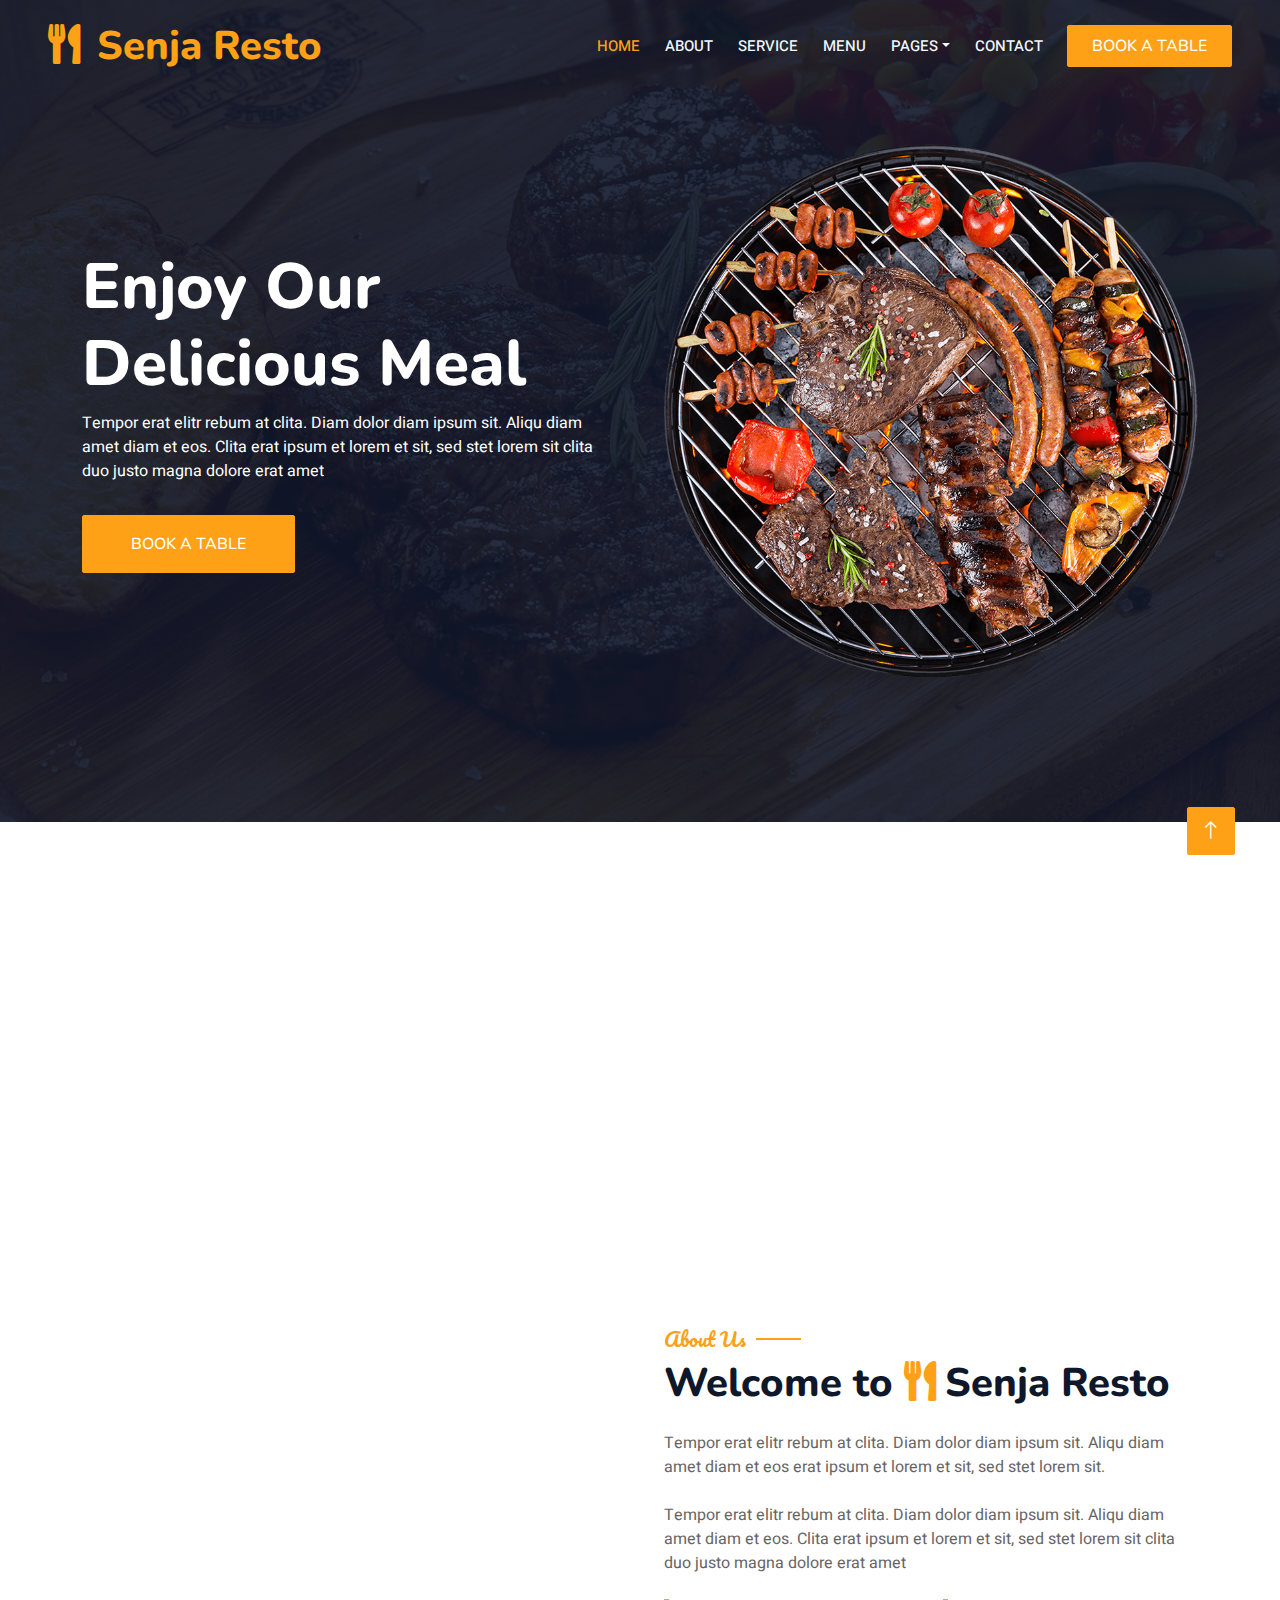
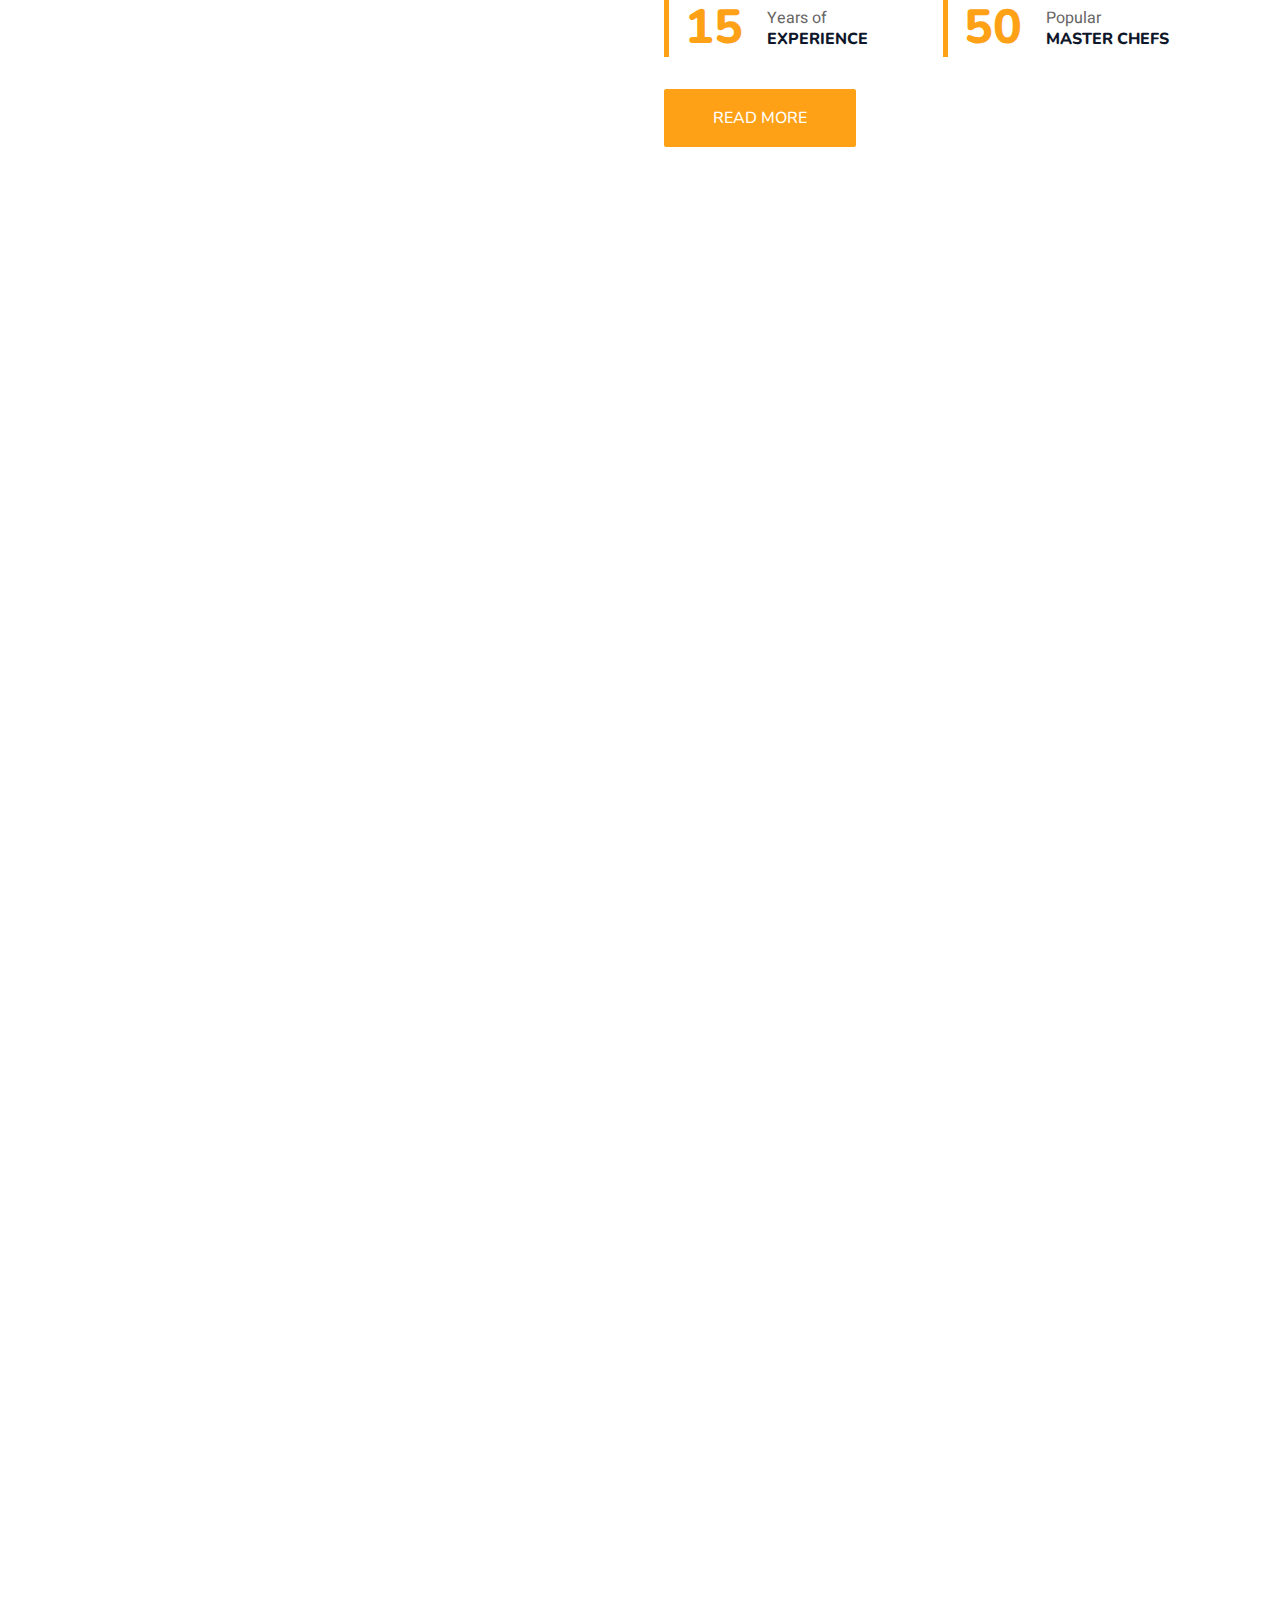
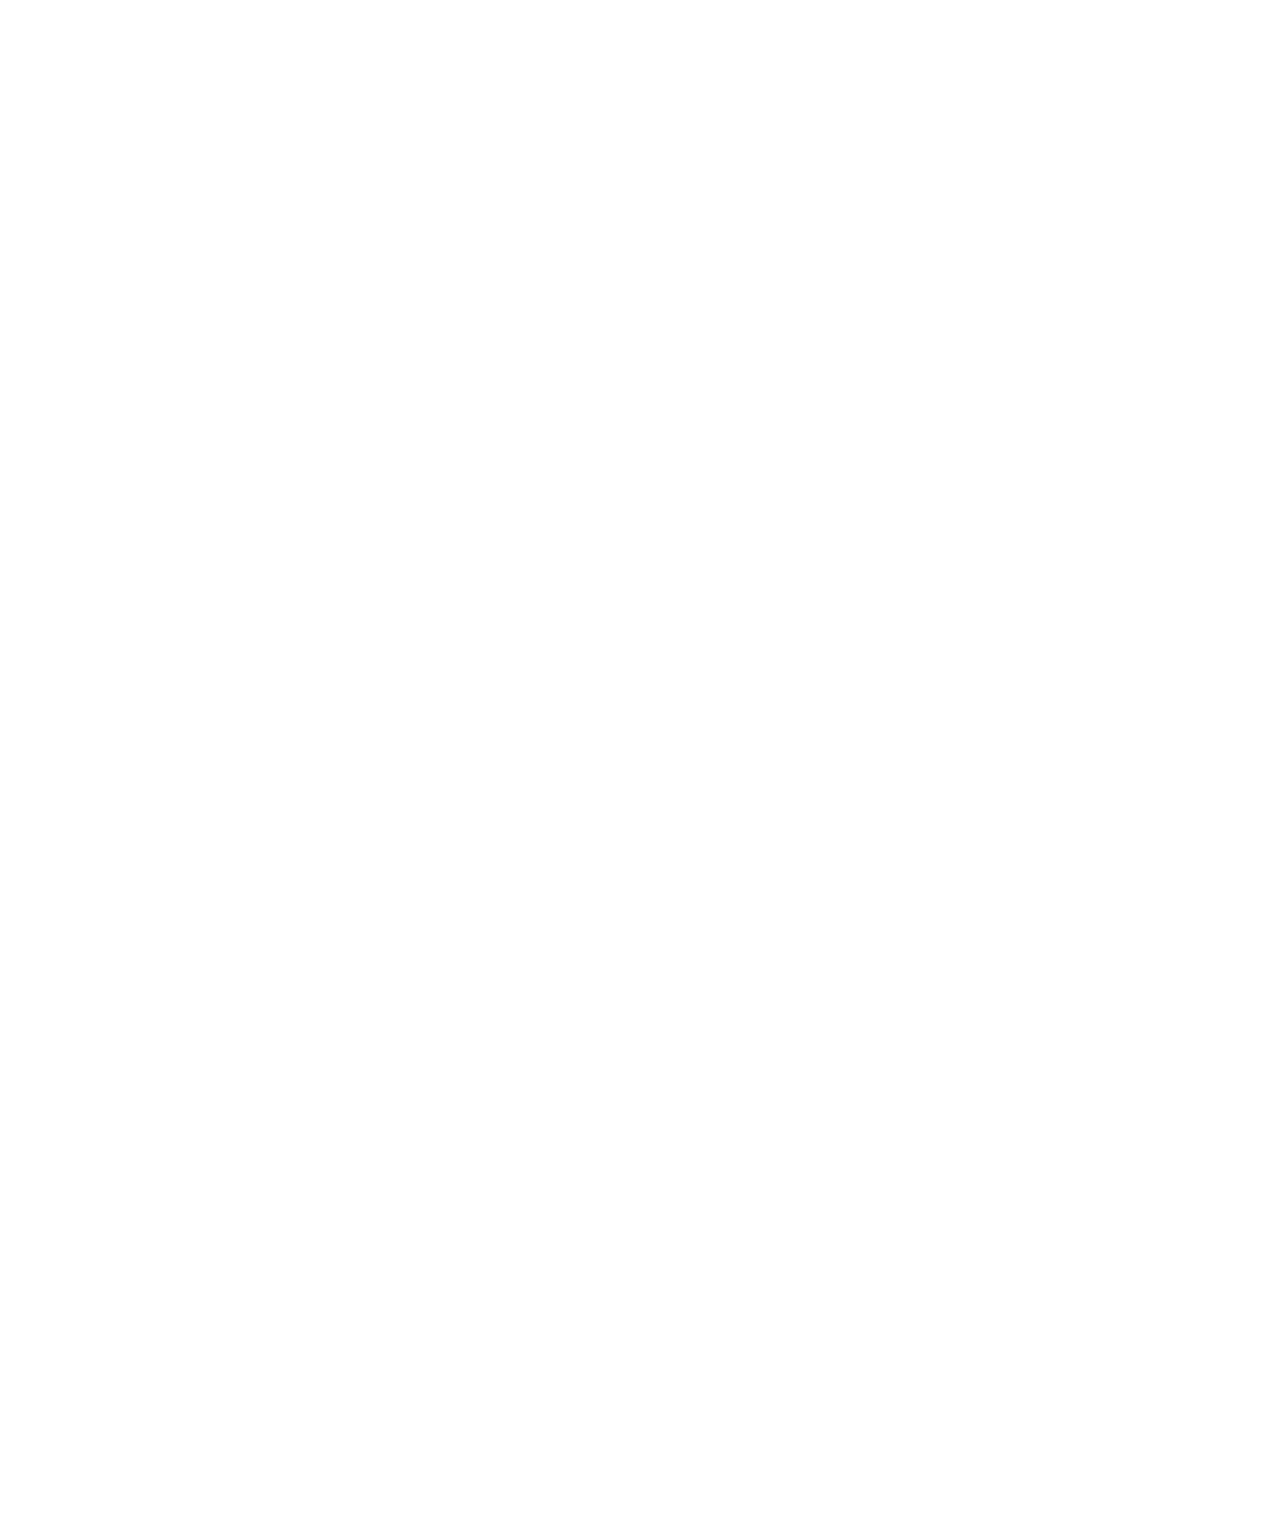
==== index.html @ a50275ae "first commit" ====
<!DOCTYPE html>
<html lang="en">

<head>
    <meta charset="utf-8">
    <title>Senja Resto</title>
    <link rel="icon" type="img" href="./img/logo.svg" />
    <meta content="width=device-width, initial-scale=1.0" name="viewport">
    <meta content="" name="keywords">
    <meta content="" name="description">

    <!-- Favicon -->
    <link href="img/favicon.ico" rel="icon">

    <!-- Google Web Fonts -->
    <link rel="preconnect" href="https://fonts.googleapis.com">
    <link rel="preconnect" href="https://fonts.gstatic.com" crossorigin>
    <link href="https://fonts.googleapis.com/css2?family=Heebo:wght@400;500;600&family=Nunito:wght@600;700;800&family=Pacifico&display=swap" rel="stylesheet">

    <!-- Icon Font Stylesheet -->
    <link href="https://cdnjs.cloudflare.com/ajax/libs/font-awesome/5.10.0/css/all.min.css" rel="stylesheet">
    <link href="https://cdn.jsdelivr.net/npm/bootstrap-icons@1.4.1/font/bootstrap-icons.css" rel="stylesheet">

    <!-- Libraries Stylesheet -->
    <link href="lib/animate/animate.min.css" rel="stylesheet">
    <link href="lib/owlcarousel/assets/owl.carousel.min.css" rel="stylesheet">
    <link href="lib/tempusdominus/css/tempusdominus-bootstrap-4.min.css" rel="stylesheet" />

    <!-- Customized Bootstrap Stylesheet -->
    <link href="css/bootstrap.min.css" rel="stylesheet">

    <!-- Stylesheet -->
    <link href="css/style.css" rel="stylesheet">
</head>

<body>
    <div class="container-xxl bg-white p-0">
        <!-- Spinner Start -->
        <div id="spinner" class="show bg-white position-fixed translate-middle w-100 vh-100 top-50 start-50 d-flex align-items-center justify-content-center">
            <div class="spinner-border text-primary" style="width: 3rem; height: 3rem;" role="status">
                <span class="sr-only">Loading...</span>
            </div>
        </div>
        <!-- Spinner End -->


        <!-- Navbar & Hero Start -->
        <div class="container-xxl position-relative p-0">
            <nav class="navbar navbar-expand-lg navbar-dark bg-dark px-4 px-lg-5 py-3 py-lg-0">
                <a href="" class="navbar-brand p-0">
                    <h1 class="text-primary m-0"><i class="fa fa-utensils me-3"></i>Senja Resto</h1>
                    <!-- <img src="img/logo.png" alt="Logo"> -->
                </a>
                <button class="navbar-toggler" type="button" data-bs-toggle="collapse" data-bs-target="#navbarCollapse">
                    <span class="fa fa-bars"></span>
                </button>
                <div class="collapse navbar-collapse" id="navbarCollapse">
                    <div class="navbar-nav ms-auto py-0 pe-4">
                        <a href="index.html" class="nav-item nav-link active">Home</a>
                        <a href="about.html" class="nav-item nav-link">About</a>
                        <a href="service.html" class="nav-item nav-link">Service</a>
                        <a href="menu.html" class="nav-item nav-link">Menu</a>
                        <div class="nav-item dropdown">
                            <a href="#" class="nav-link dropdown-toggle" data-bs-toggle="dropdown">Pages</a>
                            <div class="dropdown-menu m-0">
                                <a href="booking.html" class="dropdown-item">Booking</a>
                                <a href="team.html" class="dropdown-item">Our Team</a>
                                <a href="testimonial.html" class="dropdown-item">Testimonial</a>
                            </div>
                        </div>
                        <a href="contact.html" class="nav-item nav-link">Contact</a>
                    </div>
                    <a href="" class="btn btn-primary py-2 px-4">Book A Table</a>
                </div>
            </nav>

            <div class="container-xxl py-5 bg-dark hero-header mb-5">
                <div class="container my-5 py-5">
                    <div class="row align-items-center g-5">
                        <div class="col-lg-6 text-center text-lg-start">
                            <h1 class="display-3 text-white animated slideInLeft">Enjoy Our<br>Delicious Meal</h1>
                            <p class="text-white animated slideInLeft mb-4 pb-2">Tempor erat elitr rebum at clita. Diam dolor diam ipsum sit. Aliqu diam amet diam et eos. Clita erat ipsum et lorem et sit, sed stet lorem sit clita duo justo magna dolore erat amet</p>
                            <a href="" class="btn btn-primary py-sm-3 px-sm-5 me-3 animated slideInLeft">Book A Table</a>
                        </div>
                        <div class="col-lg-6 text-center text-lg-end overflow-hidden">
                            <img class="img-fluid" src="img/hero.png" alt="">
                        </div>
                    </div>
                </div>
            </div>
        </div>
        <!-- Navbar & Hero End -->


        <!-- Service Start -->
        <div class="container-xxl py-5">
            <div class="container">
                <div class="row g-4">
                    <div class="col-lg-3 col-sm-6 wow fadeInUp" data-wow-delay="0.1s">
                        <div class="service-item rounded pt-3">
                            <div class="p-4">
                                <i class="fa fa-3x fa-user-tie text-primary mb-4"></i>
                                <h5>Master Chefs</h5>
                                <p>Diam elitr kasd sed at elitr sed ipsum justo dolor sed clita amet diam</p>
                            </div>
                        </div>
                    </div>
                    <div class="col-lg-3 col-sm-6 wow fadeInUp" data-wow-delay="0.3s">
                        <div class="service-item rounded pt-3">
                            <div class="p-4">
                                <i class="fa fa-3x fa-utensils text-primary mb-4"></i>
                                <h5>Quality Food</h5>
                                <p>Diam elitr kasd sed at elitr sed ipsum justo dolor sed clita amet diam</p>
                            </div>
                        </div>
                    </div>
                    <div class="col-lg-3 col-sm-6 wow fadeInUp" data-wow-delay="0.5s">
                        <div class="service-item rounded pt-3">
                            <div class="p-4">
                                <i class="fa fa-3x fa-cart-plus text-primary mb-4"></i>
                                <h5>Online Order</h5>
                                <p>Diam elitr kasd sed at elitr sed ipsum justo dolor sed clita amet diam</p>
                            </div>
                        </div>
                    </div>
                    <div class="col-lg-3 col-sm-6 wow fadeInUp" data-wow-delay="0.7s">
                        <div class="service-item rounded pt-3">
                            <div class="p-4">
                                <i class="fa fa-3x fa-headset text-primary mb-4"></i>
                                <h5>24/7 Service</h5>
                                <p>Diam elitr kasd sed at elitr sed ipsum justo dolor sed clita amet diam</p>
                            </div>
                        </div>
                    </div>
                </div>
            </div>
        </div>
        <!-- Service End -->


        <!-- About Start -->
        <div class="container-xxl py-5">
            <div class="container">
                <div class="row g-5 align-items-center">
                    <div class="col-lg-6">
                        <div class="row g-3">
                            <div class="col-6 text-start">
                                <img class="img-fluid rounded w-100 wow zoomIn" data-wow-delay="0.1s" src="img/about-1.jpg">
                            </div>
                            <div class="col-6 text-start">
                                <img class="img-fluid rounded w-75 wow zoomIn" data-wow-delay="0.3s" src="img/about-2.jpg" style="margin-top: 25%;">
                            </div>
                            <div class="col-6 text-end">
                                <img class="img-fluid rounded w-75 wow zoomIn" data-wow-delay="0.5s" src="img/about-3.jpg">
                            </div>
                            <div class="col-6 text-end">
                                <img class="img-fluid rounded w-100 wow zoomIn" data-wow-delay="0.7s" src="img/about-4.jpg">
                            </div>
                        </div>
                    </div>
                    <div class="col-lg-6">
                        <h5 class="section-title ff-secondary text-start text-primary fw-normal">About Us</h5>
                        <h1 class="mb-4">Welcome to <i class="fa fa-utensils text-primary me-2"></i>Senja Resto</h1>
                        <p class="mb-4">Tempor erat elitr rebum at clita. Diam dolor diam ipsum sit. Aliqu diam amet diam et eos erat ipsum et lorem et sit, sed stet lorem sit.</p>
                        <p class="mb-4">Tempor erat elitr rebum at clita. Diam dolor diam ipsum sit. Aliqu diam amet diam et eos. Clita erat ipsum et lorem et sit, sed stet lorem sit clita duo justo magna dolore erat amet</p>
                        <div class="row g-4 mb-4">
                            <div class="col-sm-6">
                                <div class="d-flex align-items-center border-start border-5 border-primary px-3">
                                    <h1 class="flex-shrink-0 display-5 text-primary mb-0" data-toggle="counter-up">15</h1>
                                    <div class="ps-4">
                                        <p class="mb-0">Years of</p>
                                        <h6 class="text-uppercase mb-0">Experience</h6>
                                    </div>
                                </div>
                            </div>
                            <div class="col-sm-6">
                                <div class="d-flex align-items-center border-start border-5 border-primary px-3">
                                    <h1 class="flex-shrink-0 display-5 text-primary mb-0" data-toggle="counter-up">50</h1>
                                    <div class="ps-4">
                                        <p class="mb-0">Popular</p>
                                        <h6 class="text-uppercase mb-0">Master Chefs</h6>
                                    </div>
                                </div>
                            </div>
                        </div>
                        <a class="btn btn-primary py-3 px-5 mt-2" href="">Read More</a>
                    </div>
                </div>
            </div>
        </div>
        <!-- About End -->


        <!-- Menu Start -->
        <div class="container-xxl py-5">
            <div class="container">
                <div class="text-center wow fadeInUp" data-wow-delay="0.1s">
                    <h5 class="section-title ff-secondary text-center text-primary fw-normal">Food Menu</h5>
                    <h1 class="mb-5">Most Popular Items</h1>
                </div>
                <div class="tab-class text-center wow fadeInUp" data-wow-delay="0.1s">
                    <ul class="nav nav-pills d-inline-flex justify-content-center border-bottom mb-5">
                        <li class="nav-item">
                            <a class="d-flex align-items-center text-start mx-3 ms-0 pb-3 active" data-bs-toggle="pill" href="#tab-1">
                                <i class="fa fa-coffee fa-2x text-primary"></i>
                                <div class="ps-3">
                                    <small class="text-body">Popular</small>
                                    <h6 class="mt-n1 mb-0">Breakfast</h6>
                                </div>
                            </a>
                        </li>
                        <li class="nav-item">
                            <a class="d-flex align-items-center text-start mx-3 pb-3" data-bs-toggle="pill" href="#tab-2">
                                <i class="fa fa-hamburger fa-2x text-primary"></i>
                                <div class="ps-3">
                                    <small class="text-body">Special</small>
                                    <h6 class="mt-n1 mb-0">Launch</h6>
                                </div>
                            </a>
                        </li>
                        <li class="nav-item">
                            <a class="d-flex align-items-center text-start mx-3 me-0 pb-3" data-bs-toggle="pill" href="#tab-3">
                                <i class="fa fa-utensils fa-2x text-primary"></i>
                                <div class="ps-3">
                                    <small class="text-body">Lovely</small>
                                    <h6 class="mt-n1 mb-0">Dinner</h6>
                                </div>
                            </a>
                        </li>
                    </ul>
                    <div class="tab-content">
                        <div id="tab-1" class="tab-pane fade show p-0 active">
                            <div class="row g-4">
                                <div class="col-lg-6">
                                    <div class="d-flex align-items-center">
                                        <img class="flex-shrink-0 img-fluid rounded" src="img/menu-1.jpg" alt="" style="width: 80px;">
                                        <div class="w-100 d-flex flex-column text-start ps-4">
                                            <h5 class="d-flex justify-content-between border-bottom pb-2">
                                                <span>Chicken Burger</span>
                                                <span class="text-primary">$115</span>
                                            </h5>
                                            <small class="fst-italic">Ipsum ipsum clita erat amet dolor justo diam</small>
                                        </div>
                                    </div>
                                </div>
                                <div class="col-lg-6">
                                    <div class="d-flex align-items-center">
                                        <img class="flex-shrink-0 img-fluid rounded" src="img/menu-2.jpg" alt="" style="width: 80px;">
                                        <div class="w-100 d-flex flex-column text-start ps-4">
                                            <h5 class="d-flex justify-content-between border-bottom pb-2">
                                                <span>Chicken Burger</span>
                                                <span class="text-primary">$115</span>
                                            </h5>
                                            <small class="fst-italic">Ipsum ipsum clita erat amet dolor justo diam</small>
                                        </div>
                                    </div>
                                </div>
                                <div class="col-lg-6">
                                    <div class="d-flex align-items-center">
                                        <img class="flex-shrink-0 img-fluid rounded" src="img/menu-3.jpg" alt="" style="width: 80px;">
                                        <div class="w-100 d-flex flex-column text-start ps-4">
                                            <h5 class="d-flex justify-content-between border-bottom pb-2">
                                                <span>Chicken Burger</span>
                                                <span class="text-primary">$115</span>
                                            </h5>
                                            <small class="fst-italic">Ipsum ipsum clita erat amet dolor justo diam</small>
                                        </div>
                                    </div>
                                </div>
                                <div class="col-lg-6">
                                    <div class="d-flex align-items-center">
                                        <img class="flex-shrink-0 img-fluid rounded" src="img/menu-4.jpg" alt="" style="width: 80px;">
                                        <div class="w-100 d-flex flex-column text-start ps-4">
                                            <h5 class="d-flex justify-content-between border-bottom pb-2">
                                                <span>Chicken Burger</span>
                                                <span class="text-primary">$115</span>
                                            </h5>
                                            <small class="fst-italic">Ipsum ipsum clita erat amet dolor justo diam</small>
                                        </div>
                                    </div>
                                </div>
                                <div class="col-lg-6">
                                    <div class="d-flex align-items-center">
                                        <img class="flex-shrink-0 img-fluid rounded" src="img/menu-5.jpg" alt="" style="width: 80px;">
                                        <div class="w-100 d-flex flex-column text-start ps-4">
                                            <h5 class="d-flex justify-content-between border-bottom pb-2">
                                                <span>Chicken Burger</span>
                                                <span class="text-primary">$115</span>
                                            </h5>
                                            <small class="fst-italic">Ipsum ipsum clita erat amet dolor justo diam</small>
                                        </div>
                                    </div>
                                </div>
                                <div class="col-lg-6">
                                    <div class="d-flex align-items-center">
                                        <img class="flex-shrink-0 img-fluid rounded" src="img/menu-6.jpg" alt="" style="width: 80px;">
                                        <div class="w-100 d-flex flex-column text-start ps-4">
                                            <h5 class="d-flex justify-content-between border-bottom pb-2">
                                                <span>Chicken Burger</span>
                                                <span class="text-primary">$115</span>
                                            </h5>
                                            <small class="fst-italic">Ipsum ipsum clita erat amet dolor justo diam</small>
                                        </div>
                                    </div>
                                </div>
                                <div class="col-lg-6">
                                    <div class="d-flex align-items-center">
                                        <img class="flex-shrink-0 img-fluid rounded" src="img/menu-7.jpg" alt="" style="width: 80px;">
                                        <div class="w-100 d-flex flex-column text-start ps-4">
                                            <h5 class="d-flex justify-content-between border-bottom pb-2">
                                                <span>Chicken Burger</span>
                                                <span class="text-primary">$115</span>
                                            </h5>
                                            <small class="fst-italic">Ipsum ipsum clita erat amet dolor justo diam</small>
                                        </div>
                                    </div>
                                </div>
                                <div class="col-lg-6">
                                    <div class="d-flex align-items-center">
                                        <img class="flex-shrink-0 img-fluid rounded" src="img/menu-8.jpg" alt="" style="width: 80px;">
                                        <div class="w-100 d-flex flex-column text-start ps-4">
                                            <h5 class="d-flex justify-content-between border-bottom pb-2">
                                                <span>Chicken Burger</span>
                                                <span class="text-primary">$115</span>
                                            </h5>
                                            <small class="fst-italic">Ipsum ipsum clita erat amet dolor justo diam</small>
                                        </div>
                                    </div>
                                </div>
                            </div>
                        </div>
                        <div id="tab-2" class="tab-pane fade show p-0">
                            <div class="row g-4">
                                <div class="col-lg-6">
                                    <div class="d-flex align-items-center">
                                        <img class="flex-shrink-0 img-fluid rounded" src="img/menu-1.jpg" alt="" style="width: 80px;">
                                        <div class="w-100 d-flex flex-column text-start ps-4">
                                            <h5 class="d-flex justify-content-between border-bottom pb-2">
                                                <span>Chicken Burger</span>
                                                <span class="text-primary">$115</span>
                                            </h5>
                                            <small class="fst-italic">Ipsum ipsum clita erat amet dolor justo diam</small>
                                        </div>
                                    </div>
                                </div>
                                <div class="col-lg-6">
                                    <div class="d-flex align-items-center">
                                        <img class="flex-shrink-0 img-fluid rounded" src="img/menu-2.jpg" alt="" style="width: 80px;">
                                        <div class="w-100 d-flex flex-column text-start ps-4">
                                            <h5 class="d-flex justify-content-between border-bottom pb-2">
                                                <span>Chicken Burger</span>
                                                <span class="text-primary">$115</span>
                                            </h5>
                                            <small class="fst-italic">Ipsum ipsum clita erat amet dolor justo diam</small>
                                        </div>
                                    </div>
                                </div>
                                <div class="col-lg-6">
                                    <div class="d-flex align-items-center">
                                        <img class="flex-shrink-0 img-fluid rounded" src="img/menu-3.jpg" alt="" style="width: 80px;">
                                        <div class="w-100 d-flex flex-column text-start ps-4">
                                            <h5 class="d-flex justify-content-between border-bottom pb-2">
                                                <span>Chicken Burger</span>
                                                <span class="text-primary">$115</span>
                                            </h5>
                                            <small class="fst-italic">Ipsum ipsum clita erat amet dolor justo diam</small>
                                        </div>
                                    </div>
                                </div>
                                <div class="col-lg-6">
                                    <div class="d-flex align-items-center">
                                        <img class="flex-shrink-0 img-fluid rounded" src="img/menu-4.jpg" alt="" style="width: 80px;">
                                        <div class="w-100 d-flex flex-column text-start ps-4">
                                            <h5 class="d-flex justify-content-between border-bottom pb-2">
                                                <span>Chicken Burger</span>
                                                <span class="text-primary">$115</span>
                                            </h5>
                                            <small class="fst-italic">Ipsum ipsum clita erat amet dolor justo diam</small>
                                        </div>
                                    </div>
                                </div>
                                <div class="col-lg-6">
                                    <div class="d-flex align-items-center">
                                        <img class="flex-shrink-0 img-fluid rounded" src="img/menu-5.jpg" alt="" style="width: 80px;">
                                        <div class="w-100 d-flex flex-column text-start ps-4">
                                            <h5 class="d-flex justify-content-between border-bottom pb-2">
                                                <span>Chicken Burger</span>
                                                <span class="text-primary">$115</span>
                                            </h5>
                                            <small class="fst-italic">Ipsum ipsum clita erat amet dolor justo diam</small>
                                        </div>
                                    </div>
                                </div>
                                <div class="col-lg-6">
                                    <div class="d-flex align-items-center">
                                        <img class="flex-shrink-0 img-fluid rounded" src="img/menu-6.jpg" alt="" style="width: 80px;">
                                        <div class="w-100 d-flex flex-column text-start ps-4">
                                            <h5 class="d-flex justify-content-between border-bottom pb-2">
                                                <span>Chicken Burger</span>
                                                <span class="text-primary">$115</span>
                                            </h5>
                                            <small class="fst-italic">Ipsum ipsum clita erat amet dolor justo diam</small>
                                        </div>
                                    </div>
                                </div>
                                <div class="col-lg-6">
                                    <div class="d-flex align-items-center">
                                        <img class="flex-shrink-0 img-fluid rounded" src="img/menu-7.jpg" alt="" style="width: 80px;">
                                        <div class="w-100 d-flex flex-column text-start ps-4">
                                            <h5 class="d-flex justify-content-between border-bottom pb-2">
                                                <span>Chicken Burger</span>
                                                <span class="text-primary">$115</span>
                                            </h5>
                                            <small class="fst-italic">Ipsum ipsum clita erat amet dolor justo diam</small>
                                        </div>
                                    </div>
                                </div>
                                <div class="col-lg-6">
                                    <div class="d-flex align-items-center">
                                        <img class="flex-shrink-0 img-fluid rounded" src="img/menu-8.jpg" alt="" style="width: 80px;">
                                        <div class="w-100 d-flex flex-column text-start ps-4">
                                            <h5 class="d-flex justify-content-between border-bottom pb-2">
                                                <span>Chicken Burger</span>
                                                <span class="text-primary">$115</span>
                                            </h5>
                                            <small class="fst-italic">Ipsum ipsum clita erat amet dolor justo diam</small>
                                        </div>
                                    </div>
                                </div>
                            </div>
                        </div>
                        <div id="tab-3" class="tab-pane fade show p-0">
                            <div class="row g-4">
                                <div class="col-lg-6">
                                    <div class="d-flex align-items-center">
                                        <img class="flex-shrink-0 img-fluid rounded" src="img/menu-1.jpg" alt="" style="width: 80px;">
                                        <div class="w-100 d-flex flex-column text-start ps-4">
                                            <h5 class="d-flex justify-content-between border-bottom pb-2">
                                                <span>Chicken Burger</span>
                                                <span class="text-primary">$115</span>
                                            </h5>
                                            <small class="fst-italic">Ipsum ipsum clita erat amet dolor justo diam</small>
                                        </div>
                                    </div>
                                </div>
                                <div class="col-lg-6">
                                    <div class="d-flex align-items-center">
                                        <img class="flex-shrink-0 img-fluid rounded" src="img/menu-2.jpg" alt="" style="width: 80px;">
                                        <div class="w-100 d-flex flex-column text-start ps-4">
                                            <h5 class="d-flex justify-content-between border-bottom pb-2">
                                                <span>Chicken Burger</span>
                                                <span class="text-primary">$115</span>
                                            </h5>
                                            <small class="fst-italic">Ipsum ipsum clita erat amet dolor justo diam</small>
                                        </div>
                                    </div>
                                </div>
                                <div class="col-lg-6">
                                    <div class="d-flex align-items-center">
                                        <img class="flex-shrink-0 img-fluid rounded" src="img/menu-3.jpg" alt="" style="width: 80px;">
                                        <div class="w-100 d-flex flex-column text-start ps-4">
                                            <h5 class="d-flex justify-content-between border-bottom pb-2">
                                                <span>Chicken Burger</span>
                                                <span class="text-primary">$115</span>
                                            </h5>
                                            <small class="fst-italic">Ipsum ipsum clita erat amet dolor justo diam</small>
                                        </div>
                                    </div>
                                </div>
                                <div class="col-lg-6">
                                    <div class="d-flex align-items-center">
                                        <img class="flex-shrink-0 img-fluid rounded" src="img/menu-4.jpg" alt="" style="width: 80px;">
                                        <div class="w-100 d-flex flex-column text-start ps-4">
                                            <h5 class="d-flex justify-content-between border-bottom pb-2">
                                                <span>Chicken Burger</span>
                                                <span class="text-primary">$115</span>
                                            </h5>
                                            <small class="fst-italic">Ipsum ipsum clita erat amet dolor justo diam</small>
                                        </div>
                                    </div>
                                </div>
                                <div class="col-lg-6">
                                    <div class="d-flex align-items-center">
                                        <img class="flex-shrink-0 img-fluid rounded" src="img/menu-5.jpg" alt="" style="width: 80px;">
                                        <div class="w-100 d-flex flex-column text-start ps-4">
                                            <h5 class="d-flex justify-content-between border-bottom pb-2">
                                                <span>Chicken Burger</span>
                                                <span class="text-primary">$115</span>
                                            </h5>
                                            <small class="fst-italic">Ipsum ipsum clita erat amet dolor justo diam</small>
                                        </div>
                                    </div>
                                </div>
                                <div class="col-lg-6">
                                    <div class="d-flex align-items-center">
                                        <img class="flex-shrink-0 img-fluid rounded" src="img/menu-6.jpg" alt="" style="width: 80px;">
                                        <div class="w-100 d-flex flex-column text-start ps-4">
                                            <h5 class="d-flex justify-content-between border-bottom pb-2">
                                                <span>Chicken Burger</span>
                                                <span class="text-primary">$115</span>
                                            </h5>
                                            <small class="fst-italic">Ipsum ipsum clita erat amet dolor justo diam</small>
                                        </div>
                                    </div>
                                </div>
                                <div class="col-lg-6">
                                    <div class="d-flex align-items-center">
                                        <img class="flex-shrink-0 img-fluid rounded" src="img/menu-7.jpg" alt="" style="width: 80px;">
                                        <div class="w-100 d-flex flex-column text-start ps-4">
                                            <h5 class="d-flex justify-content-between border-bottom pb-2">
                                                <span>Chicken Burger</span>
                                                <span class="text-primary">$115</span>
                                            </h5>
                                            <small class="fst-italic">Ipsum ipsum clita erat amet dolor justo diam</small>
                                        </div>
                                    </div>
                                </div>
                                <div class="col-lg-6">
                                    <div class="d-flex align-items-center">
                                        <img class="flex-shrink-0 img-fluid rounded" src="img/menu-8.jpg" alt="" style="width: 80px;">
                                        <div class="w-100 d-flex flex-column text-start ps-4">
                                            <h5 class="d-flex justify-content-between border-bottom pb-2">
                                                <span>Chicken Burger</span>
                                                <span class="text-primary">$115</span>
                                            </h5>
                                            <small class="fst-italic">Ipsum ipsum clita erat amet dolor justo diam</small>
                                        </div>
                                    </div>
                                </div>
                            </div>
                        </div>
                    </div>
                </div>
            </div>
        </div>
        <!-- Menu End -->


        <!-- Reservation Start -->
        <div class="container-xxl py-5 px-0 wow fadeInUp" data-wow-delay="0.1s">
            <div class="row g-0">
                <div class="col-md-6">
                    <div class="video">
                        <button type="button" class="btn-play" data-bs-toggle="modal" data-src="https://www.youtube.com/embed/DWRcNpR6Kdc" data-bs-target="#videoModal">
                            <span></span>
                        </button>
                    </div>
                </div>
                <div class="col-md-6 bg-dark d-flex align-items-center">
                    <div class="p-5 wow fadeInUp" data-wow-delay="0.2s">
                        <h5 class="section-title ff-secondary text-start text-primary fw-normal">Reservation</h5>
                        <h1 class="text-white mb-4">Book A Table Online</h1>
                        <form>
                            <div class="row g-3">
                                <div class="col-md-6">
                                    <div class="form-floating">
                                        <input type="text" class="form-control" id="name" placeholder="Your Name">
                                        <label for="name">Your Name</label>
                                    </div>
                                </div>
                                <div class="col-md-6">
                                    <div class="form-floating">
                                        <input type="email" class="form-control" id="email" placeholder="Your Email">
                                        <label for="email">Your Email</label>
                                    </div>
                                </div>
                                <div class="col-md-6">
                                    <div class="form-floating date" id="date3" data-target-input="nearest">
                                        <input type="text" class="form-control datetimepicker-input" id="datetime" placeholder="Date & Time" data-target="#date3" data-toggle="datetimepicker" />
                                        <label for="datetime">Date & Time</label>
                                    </div>
                                </div>
                                <div class="col-md-6">
                                    <div class="form-floating">
                                        <select class="form-select" id="select1">
                                          <option value="1">People 1</option>
                                          <option value="2">People 2</option>
                                          <option value="3">People 3</option>
                                        </select>
                                        <label for="select1">No Of People</label>
                                      </div>
                                </div>
                                <div class="col-12">
                                    <div class="form-floating">
                                        <textarea class="form-control" placeholder="Special Request" id="message" style="height: 100px"></textarea>
                                        <label for="message">Special Request</label>
                                    </div>
                                </div>
                                <div class="col-12">
                                    <button class="btn btn-primary w-100 py-3" type="submit">Book Now</button>
                                </div>
                            </div>
                        </form>
                    </div>
                </div>
            </div>
        </div>

        <div class="modal fade" id="videoModal" tabindex="-1" aria-labelledby="exampleModalLabel" aria-hidden="true">
            <div class="modal-dialog">
                <div class="modal-content rounded-0">
                    <div class="modal-header">
                        <h5 class="modal-title" id="exampleModalLabel">Youtube Video</h5>
                        <button type="button" class="btn-close" data-bs-dismiss="modal" aria-label="Close"></button>
                    </div>
                    <div class="modal-body">
                        <!-- 16:9 aspect ratio -->
                        <div class="ratio ratio-16x9">
                            <iframe class="embed-responsive-item" src="" id="video" allowfullscreen allowscriptaccess="always"
                                allow="autoplay"></iframe>
                        </div>
                    </div>
                </div>
            </div>
        </div>
        <!-- Reservation Start -->


        <!-- Team Start -->
        <div class="container-xxl pt-5 pb-3">
            <div class="container">
                <div class="text-center wow fadeInUp" data-wow-delay="0.1s">
                    <h5 class="section-title ff-secondary text-center text-primary fw-normal">Team Members</h5>
                    <h1 class="mb-5">Our Master Chefs</h1>
                </div>
                <div class="row g-4">
                    <div class="col-lg-3 col-md-6 wow fadeInUp" data-wow-delay="0.1s">
                        <div class="team-item text-center rounded overflow-hidden">
                            <div class="rounded-circle overflow-hidden m-4">
                                <img class="img-fluid" src="img/team-1.jpg" alt="">
                            </div>
                            <h5 class="mb-0">Kurnia</h5>
                            <small>Designation</small>
                            <div class="d-flex justify-content-center mt-3">
                                <a class="btn btn-square btn-primary mx-1" href=""><i class="fab fa-facebook-f"></i></a>
                                <a class="btn btn-square btn-primary mx-1" href=""><i class="fab fa-twitter"></i></a>
                                <a class="btn btn-square btn-primary mx-1" href=""><i class="fab fa-instagram"></i></a>
                            </div>
                        </div>
                    </div>
                    <div class="col-lg-3 col-md-6 wow fadeInUp" data-wow-delay="0.3s">
                        <div class="team-item text-center rounded overflow-hidden">
                            <div class="rounded-circle overflow-hidden m-4">
                                <img class="img-fluid" src="img/team-2.jpg" alt="">
                            </div>
                            <h5 class="mb-0">Andrian</h5>
                            <small>Designation</small>
                            <div class="d-flex justify-content-center mt-3">
                                <a class="btn btn-square btn-primary mx-1" href=""><i class="fab fa-facebook-f"></i></a>
                                <a class="btn btn-square btn-primary mx-1" href=""><i class="fab fa-twitter"></i></a>
                                <a class="btn btn-square btn-primary mx-1" href=""><i class="fab fa-instagram"></i></a>
                            </div>
                        </div>
                    </div>
                    <div class="col-lg-3 col-md-6 wow fadeInUp" data-wow-delay="0.5s">
                        <div class="team-item text-center rounded overflow-hidden">
                            <div class="rounded-circle overflow-hidden m-4">
                                <img class="img-fluid" src="img/team-3.jpg" alt="">
                            </div>
                            <h5 class="mb-0">Bayu</h5>
                            <small>Designation</small>
                            <div class="d-flex justify-content-center mt-3">
                                <a class="btn btn-square btn-primary mx-1" href=""><i class="fab fa-facebook-f"></i></a>
                                <a class="btn btn-square btn-primary mx-1" href=""><i class="fab fa-twitter"></i></a>
                                <a class="btn btn-square btn-primary mx-1" href=""><i class="fab fa-instagram"></i></a>
                            </div>
                        </div>
                    </div>
                    <div class="col-lg-3 col-md-6 wow fadeInUp" data-wow-delay="0.7s">
                        <div class="team-item text-center rounded overflow-hidden">
                            <div class="rounded-circle overflow-hidden m-4">
                                <img class="img-fluid" src="img/team-4.jpg" alt="">
                            </div>
                            <h5 class="mb-0">Renata</h5>
                            <small>Designation</small>
                            <div class="d-flex justify-content-center mt-3">
                                <a class="btn btn-square btn-primary mx-1" href=""><i class="fab fa-facebook-f"></i></a>
                                <a class="btn btn-square btn-primary mx-1" href=""><i class="fab fa-twitter"></i></a>
                                <a class="btn btn-square btn-primary mx-1" href=""><i class="fab fa-instagram"></i></a>
                            </div>
                        </div>
                    </div>
                </div>
            </div>
        </div>
        <!-- Team End -->


        <!-- Testimonial Start -->
        <div class="container-xxl py-5 wow fadeInUp" data-wow-delay="0.1s">
            <div class="container">
                <div class="text-center">
                    <h5 class="section-title ff-secondary text-center text-primary fw-normal">Testimonial</h5>
                    <h1 class="mb-5">Our Clients Say!!!</h1>
                </div>
                <div class="owl-carousel testimonial-carousel">
                    <div class="testimonial-item bg-transparent border rounded p-4">
                        <i class="fa fa-quote-left fa-2x text-primary mb-3"></i>
                        <p>Dolor et eos labore, stet justo sed est sed. Diam sed sed dolor stet amet eirmod eos labore diam</p>
                        <div class="d-flex align-items-center">
                            <img class="img-fluid flex-shrink-0 rounded-circle" src="img/testimonial-1.jpg" style="width: 50px; height: 50px;">
                            <div class="ps-3">
                                <h5 class="mb-1">Laras</h5>
                                <small>Profession</small>
                            </div>
                        </div>
                    </div>
                    <div class="testimonial-item bg-transparent border rounded p-4">
                        <i class="fa fa-quote-left fa-2x text-primary mb-3"></i>
                        <p>Dolor et eos labore, stet justo sed est sed. Diam sed sed dolor stet amet eirmod eos labore diam</p>
                        <div class="d-flex align-items-center">
                            <img class="img-fluid flex-shrink-0 rounded-circle" src="img/testimonial-2.jpg" style="width: 50px; height: 50px;">
                            <div class="ps-3">
                                <h5 class="mb-1">Naufal</h5>
                                <small>Profession</small>
                            </div>
                        </div>
                    </div>
                    <div class="testimonial-item bg-transparent border rounded p-4">
                        <i class="fa fa-quote-left fa-2x text-primary mb-3"></i>
                        <p>Dolor et eos labore, stet justo sed est sed. Diam sed sed dolor stet amet eirmod eos labore diam</p>
                        <div class="d-flex align-items-center">
                            <img class="img-fluid flex-shrink-0 rounded-circle" src="img/testimonial-3.jpg" style="width: 50px; height: 50px;">
                            <div class="ps-3">
                                <h5 class="mb-1">Aria</h5>
                                <small>Profession</small>
                            </div>
                        </div>
                    </div>
                    <div class="testimonial-item bg-transparent border rounded p-4">
                        <i class="fa fa-quote-left fa-2x text-primary mb-3"></i>
                        <p>Dolor et eos labore, stet justo sed est sed. Diam sed sed dolor stet amet eirmod eos labore diam</p>
                        <div class="d-flex align-items-center">
                            <img class="img-fluid flex-shrink-0 rounded-circle" src="img/testimonial-4.jpg" style="width: 50px; height: 50px;">
                            <div class="ps-3">
                                <h5 class="mb-1">Dinda</h5>
                                <small>Profession</small>
                            </div>
                        </div>
                    </div>
                </div>
            </div>
        </div>
        <!-- Testimonial End -->
        

        <!-- Footer Start -->
        <div class="container-fluid bg-dark text-light footer pt-5 mt-5 wow fadeIn" data-wow-delay="0.1s">
            <div class="container py-5">
                <div class="row g-5">
                    <div class="col-lg-3 col-md-6">
                        <h4 class="section-title ff-secondary text-start text-primary fw-normal mb-4">Company</h4>
                        <a class="btn btn-link" href="">About Us</a>
                        <a class="btn btn-link" href="">Contact Us</a>
                        <a class="btn btn-link" href="">Reservation</a>
                        <a class="btn btn-link" href="">Privacy Policy</a>
                        <a class="btn btn-link" href="">Terms & Condition</a>
                    </div>
                    <div class="col-lg-3 col-md-6">
                        <h4 class="section-title ff-secondary text-start text-primary fw-normal mb-4">Contact</h4>
                        <p class="mb-2"><i class="fa fa-map-marker-alt me-3"></i>Jl. Raya Gonseng No.22D, Jakarta Timur</p>
                        <p class="mb-2"><i class="fa fa-phone-alt me-3"></i>089677391426</p>
                        <p class="mb-2"><i class="fa fa-envelope me-3"></i>kurnia0989@gmail.com</p>
                        <div class="d-flex pt-2">
                            <a class="btn btn-outline-light btn-social" href=""><i class="fab fa-twitter"></i></a>
                            <a class="btn btn-outline-light btn-social" href=""><i class="fab fa-facebook-f"></i></a>
                            <a class="btn btn-outline-light btn-social" href="https://www.instagram.com/kurniakrisnarizky_57"><i class="fab fa-instagram"></i></a>
                            <a class="btn btn-outline-light btn-social" href="www.linkedin.com/in/kurnia-krisna-rizky"><i class="fab fa-linkedin-in"></i></a>
                        </div>
                    </div>
                    <div class="col-lg-3 col-md-6">
                        <h4 class="section-title ff-secondary text-start text-primary fw-normal mb-4">Opening</h4>
                        <h5 class="text-light fw-normal">Monday - Saturday</h5>
                        <p>09AM - 09PM</p>
                        <h5 class="text-light fw-normal">Sunday</h5>
                        <p>10AM - 08PM</p>
                    </div>
                    <div class="col-lg-3 col-md-6">
                        <h4 class="section-title ff-secondary text-start text-primary fw-normal mb-4">Newsletter</h4>
                        <p>Dolor amet sit justo amet elitr clita ipsum elitr est.</p>
                        <div class="position-relative mx-auto" style="max-width: 400px;">
                            <input class="form-control border-primary w-100 py-3 ps-4 pe-5" type="text" placeholder="Your email">
                            <button type="button" class="btn btn-primary py-2 position-absolute top-0 end-0 mt-2 me-2">SignUp</button>
                        </div>
                    </div>
                </div>
            </div>
            <div class="container">
                <div class="copyright">
                    <div class="row">
                        <div class="col-md-6 text-center text-md-start mb-3 mb-md-0">
                            &copy; <a class="border-bottom" href="#">Senja Resto</a>, All Right Reserved. 
							
							<!--/*** This template is free as long as you keep the footer author’s credit link/attribution link/backlink. If you'd like to use the template without the footer author’s credit link/attribution link/backlink, you can purchase the Credit Removal License from "https://htmlcodex.com/credit-removal". Thank you for your support. ***/-->
							Designed By <a class="border-bottom" href="https://www.instagram.com/kurniakrisnarizky_57">Kurnia Krisna Rizky</a>
                        </div>
                        <div class="col-md-6 text-center text-md-end">
                            <div class="footer-menu">
                                <a href="">Home</a>
                                <a href="">Cookies</a>
                                <a href="">Help</a>
                                <a href="">FQAs</a>
                            </div>
                        </div>
                    </div>
                </div>
            </div>
        </div>
        <!-- Footer End -->


        <!-- Back to Top -->
        <a href="#" class="btn btn-lg btn-primary btn-lg-square back-to-top"><i class="bi bi-arrow-up"></i></a>
    </div>

    <!-- JavaScript Libraries -->
    <script src="https://code.jquery.com/jquery-3.4.1.min.js"></script>
    <script src="https://cdn.jsdelivr.net/npm/bootstrap@5.0.0/dist/js/bootstrap.bundle.min.js"></script>
    <script src="lib/wow/wow.min.js"></script>
    <script src="lib/easing/easing.min.js"></script>
    <script src="lib/waypoints/waypoints.min.js"></script>
    <script src="lib/counterup/counterup.min.js"></script>
    <script src="lib/owlcarousel/owl.carousel.min.js"></script>
    <script src="lib/tempusdominus/js/moment.min.js"></script>
    <script src="lib/tempusdominus/js/moment-timezone.min.js"></script>
    <script src="lib/tempusdominus/js/tempusdominus-bootstrap-4.min.js"></script>

    <!-- Template Javascript -->
    <script src="js/main.js"></script>
</body>

</html>
---- css/style.css ----
/********** Template CSS **********/
:root {
    --primary: #FEA116;
    --light: #F1F8FF;
    --dark: #0F172B;
}

.ff-secondary {
    font-family: 'Pacifico', cursive;
}

.fw-medium {
    font-weight: 600 !important;
}

.fw-semi-bold {
    font-weight: 700 !important;
}

.back-to-top {
    position: fixed;
    display: none;
    right: 45px;
    bottom: 45px;
    z-index: 99;
}


/*** Spinner ***/
#spinner {
    opacity: 0;
    visibility: hidden;
    transition: opacity .5s ease-out, visibility 0s linear .5s;
    z-index: 99999;
}

#spinner.show {
    transition: opacity .5s ease-out, visibility 0s linear 0s;
    visibility: visible;
    opacity: 1;
}


/*** Button ***/
.btn {
    font-family: 'Nunito', sans-serif;
    font-weight: 500;
    text-transform: uppercase;
    transition: .5s;
}

.btn.btn-primary,
.btn.btn-secondary {
    color: #FFFFFF;
}

.btn-square {
    width: 38px;
    height: 38px;
}

.btn-sm-square {
    width: 32px;
    height: 32px;
}

.btn-lg-square {
    width: 48px;
    height: 48px;
}

.btn-square,
.btn-sm-square,
.btn-lg-square {
    padding: 0;
    display: flex;
    align-items: center;
    justify-content: center;
    font-weight: normal;
    border-radius: 2px;
}


/*** Navbar ***/
.navbar-dark .navbar-nav .nav-link {
    position: relative;
    margin-left: 25px;
    padding: 35px 0;
    font-size: 15px;
    color: var(--light) !important;
    text-transform: uppercase;
    font-weight: 500;
    outline: none;
    transition: .5s;
}

.sticky-top.navbar-dark .navbar-nav .nav-link {
    padding: 20px 0;
}

.navbar-dark .navbar-nav .nav-link:hover,
.navbar-dark .navbar-nav .nav-link.active {
    color: var(--primary) !important;
}

.navbar-dark .navbar-brand img {
    max-height: 60px;
    transition: .5s;
}

.sticky-top.navbar-dark .navbar-brand img {
    max-height: 45px;
}

@media (max-width: 991.98px) {
    .sticky-top.navbar-dark {
        position: relative;
    }

    .navbar-dark .navbar-collapse {
        margin-top: 15px;
        border-top: 1px solid rgba(255, 255, 255, .1)
    }

    .navbar-dark .navbar-nav .nav-link,
    .sticky-top.navbar-dark .navbar-nav .nav-link {
        padding: 10px 0;
        margin-left: 0;
    }

    .navbar-dark .navbar-brand img {
        max-height: 45px;
    }
}

@media (min-width: 992px) {
    .navbar-dark {
        position: absolute;
        width: 100%;
        top: 0;
        left: 0;
        z-index: 999;
        background: transparent !important;
    }
    
    .sticky-top.navbar-dark {
        position: fixed;
        background: var(--dark) !important;
    }
}


/*** Hero Header ***/
.hero-header {
    background: linear-gradient(rgba(15, 23, 43, .9), rgba(15, 23, 43, .9)), url(../img/bg-hero.jpg);
    background-position: center center;
    background-repeat: no-repeat;
    background-size: cover;
}

.hero-header img {
    animation: imgRotate 50s linear infinite;
}

@keyframes imgRotate { 
    100% { 
        transform: rotate(360deg); 
    } 
}

.breadcrumb-item + .breadcrumb-item::before {
    color: rgba(255, 255, 255, .5);
}


/*** Section Title ***/
.section-title {
    position: relative;
    display: inline-block;
}

.section-title::before {
    position: absolute;
    content: "";
    width: 45px;
    height: 2px;
    top: 50%;
    left: -55px;
    margin-top: -1px;
    background: var(--primary);
}

.section-title::after {
    position: absolute;
    content: "";
    width: 45px;
    height: 2px;
    top: 50%;
    right: -55px;
    margin-top: -1px;
    background: var(--primary);
}

.section-title.text-start::before,
.section-title.text-end::after {
    display: none;
}


/*** Service ***/
.service-item {
    box-shadow: 0 0 45px rgba(0, 0, 0, .08);
    transition: .5s;
}

.service-item:hover {
    background: var(--primary);
}

.service-item * {
    transition: .5s;
}

.service-item:hover * {
    color: var(--light) !important;
}


/*** Food Menu ***/
.nav-pills .nav-item .active {
    border-bottom: 2px solid var(--primary);
}


/*** Youtube Video ***/
.video {
    position: relative;
    height: 100%;
    min-height: 500px;
    background: linear-gradient(rgba(15, 23, 43, .1), rgba(15, 23, 43, .1)), url(../img/video.jpg);
    background-position: center center;
    background-repeat: no-repeat;
    background-size: cover;
}

.video .btn-play {
    position: absolute;
    z-index: 3;
    top: 50%;
    left: 50%;
    transform: translateX(-50%) translateY(-50%);
    box-sizing: content-box;
    display: block;
    width: 32px;
    height: 44px;
    border-radius: 50%;
    border: none;
    outline: none;
    padding: 18px 20px 18px 28px;
}

.video .btn-play:before {
    content: "";
    position: absolute;
    z-index: 0;
    left: 50%;
    top: 50%;
    transform: translateX(-50%) translateY(-50%);
    display: block;
    width: 100px;
    height: 100px;
    background: var(--primary);
    border-radius: 50%;
    animation: pulse-border 1500ms ease-out infinite;
}

.video .btn-play:after {
    content: "";
    position: absolute;
    z-index: 1;
    left: 50%;
    top: 50%;
    transform: translateX(-50%) translateY(-50%);
    display: block;
    width: 100px;
    height: 100px;
    background: var(--primary);
    border-radius: 50%;
    transition: all 200ms;
}

.video .btn-play img {
    position: relative;
    z-index: 3;
    max-width: 100%;
    width: auto;
    height: auto;
}

.video .btn-play span {
    display: block;
    position: relative;
    z-index: 3;
    width: 0;
    height: 0;
    border-left: 32px solid var(--dark);
    border-top: 22px solid transparent;
    border-bottom: 22px solid transparent;
}

@keyframes pulse-border {
    0% {
        transform: translateX(-50%) translateY(-50%) translateZ(0) scale(1);
        opacity: 1;
    }

    100% {
        transform: translateX(-50%) translateY(-50%) translateZ(0) scale(1.5);
        opacity: 0;
    }
}

#videoModal {
    z-index: 99999;
}

#videoModal .modal-dialog {
    position: relative;
    max-width: 800px;
    margin: 60px auto 0 auto;
}

#videoModal .modal-body {
    position: relative;
    padding: 0px;
}

#videoModal .close {
    position: absolute;
    width: 30px;
    height: 30px;
    right: 0px;
    top: -30px;
    z-index: 999;
    font-size: 30px;
    font-weight: normal;
    color: #FFFFFF;
    background: #000000;
    opacity: 1;
}


/*** Team ***/
.team-item {
    box-shadow: 0 0 45px rgba(0, 0, 0, .08);
    height: calc(100% - 38px);
    transition: .5s;
}

.team-item img {
    transition: .5s;
}

.team-item:hover img {
    transform: scale(1.1);
}

.team-item:hover {
    height: 100%;
}

.team-item .btn {
    border-radius: 38px 38px 0 0;
}


/*** Testimonial ***/
.testimonial-carousel .owl-item .testimonial-item,
.testimonial-carousel .owl-item.center .testimonial-item * {
    transition: .5s;
}

.testimonial-carousel .owl-item.center .testimonial-item {
    background: var(--primary) !important;
    border-color: var(--primary) !important;
}

.testimonial-carousel .owl-item.center .testimonial-item * {
    color: var(--light) !important;
}

.testimonial-carousel .owl-dots {
    margin-top: 24px;
    display: flex;
    align-items: flex-end;
    justify-content: center;
}

.testimonial-carousel .owl-dot {
    position: relative;
    display: inline-block;
    margin: 0 5px;
    width: 15px;
    height: 15px;
    border: 1px solid #CCCCCC;
    border-radius: 15px;
    transition: .5s;
}

.testimonial-carousel .owl-dot.active {
    background: var(--primary);
    border-color: var(--primary);
}


/*** Footer ***/
.footer .btn.btn-social {
    margin-right: 5px;
    width: 35px;
    height: 35px;
    display: flex;
    align-items: center;
    justify-content: center;
    color: var(--light);
    border: 1px solid #FFFFFF;
    border-radius: 35px;
    transition: .3s;
}

.footer .btn.btn-social:hover {
    color: var(--primary);
}

.footer .btn.btn-link {
    display: block;
    margin-bottom: 5px;
    padding: 0;
    text-align: left;
    color: #FFFFFF;
    font-size: 15px;
    font-weight: normal;
    text-transform: capitalize;
    transition: .3s;
}

.footer .btn.btn-link::before {
    position: relative;
    content: "\f105";
    font-family: "Font Awesome 5 Free";
    font-weight: 900;
    margin-right: 10px;
}

.footer .btn.btn-link:hover {
    letter-spacing: 1px;
    box-shadow: none;
}

.footer .copyright {
    padding: 25px 0;
    font-size: 15px;
    border-top: 1px solid rgba(256, 256, 256, .1);
}

.footer .copyright a {
    color: var(--light);
}

.footer .footer-menu a {
    margin-right: 15px;
    padding-right: 15px;
    border-right: 1px solid rgba(255, 255, 255, .1);
}

.footer .footer-menu a:last-child {
    margin-right: 0;
    padding-right: 0;
    border-right: none;
}
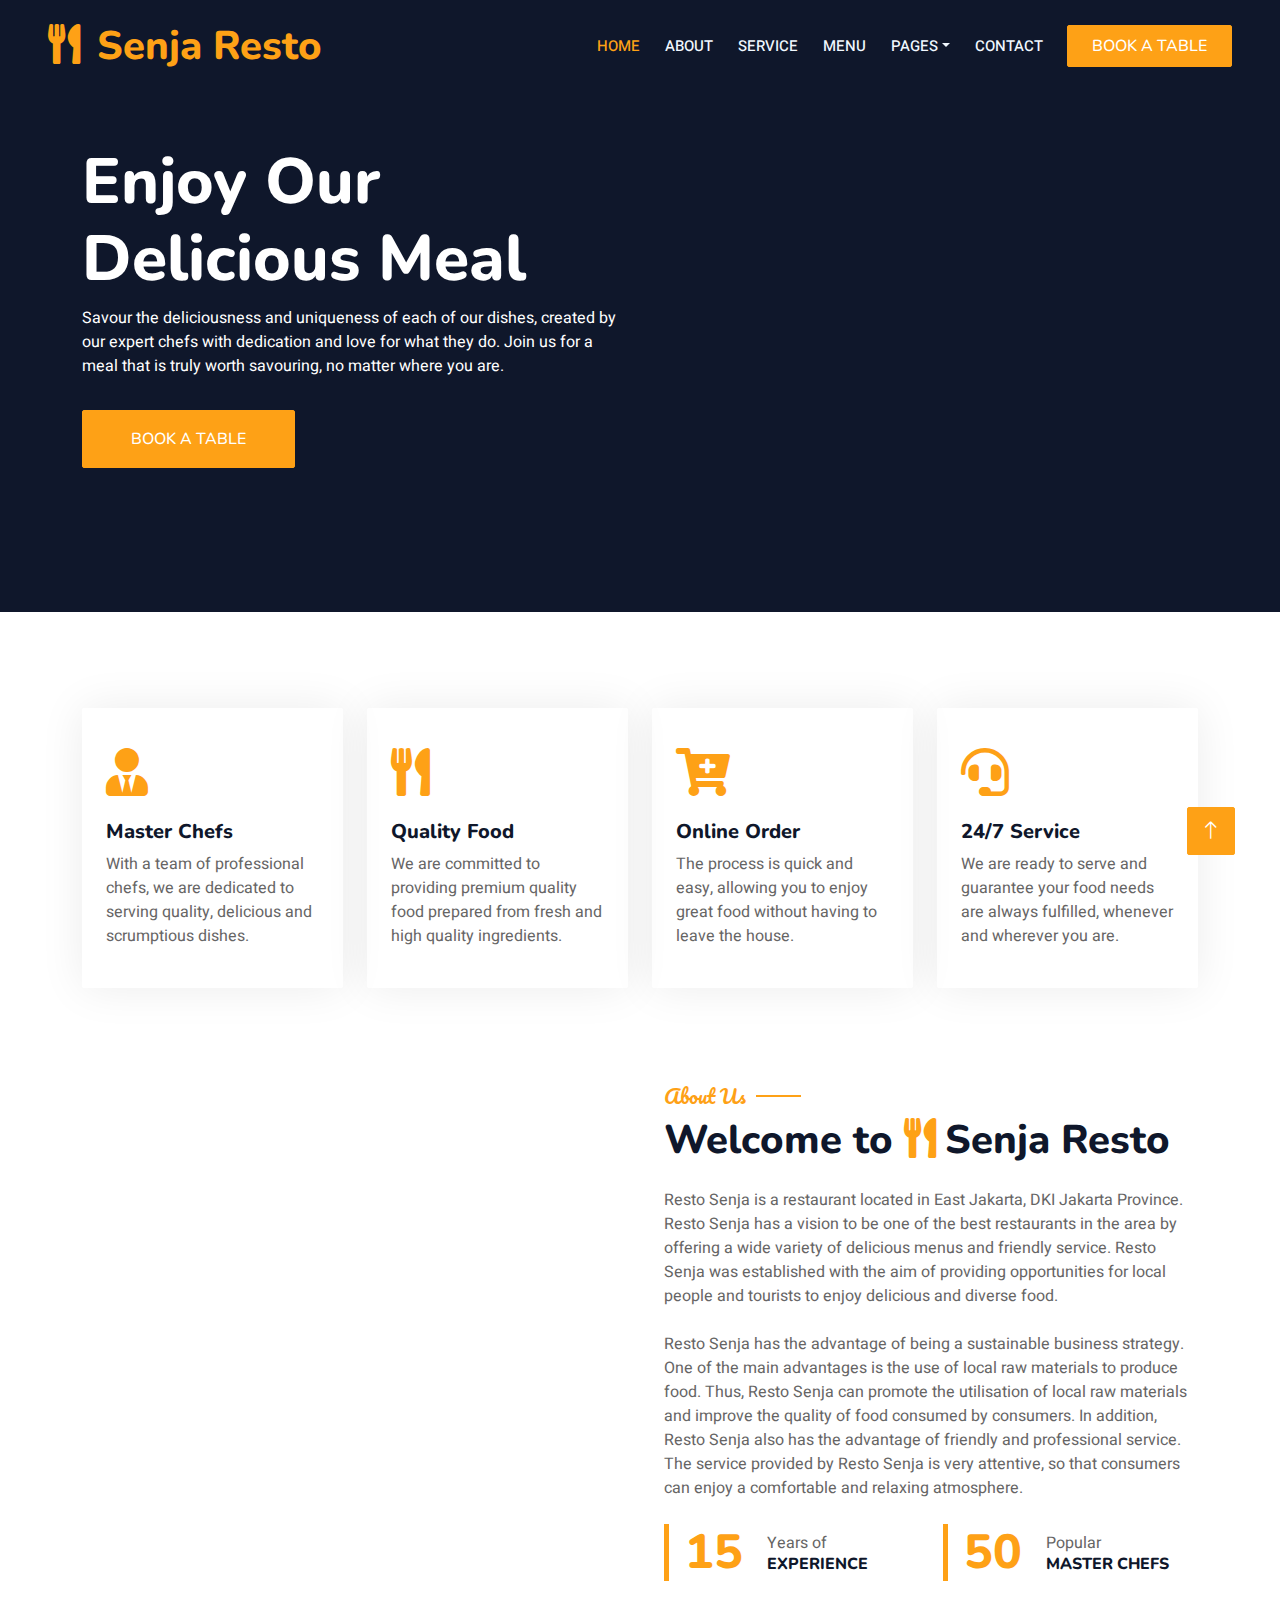
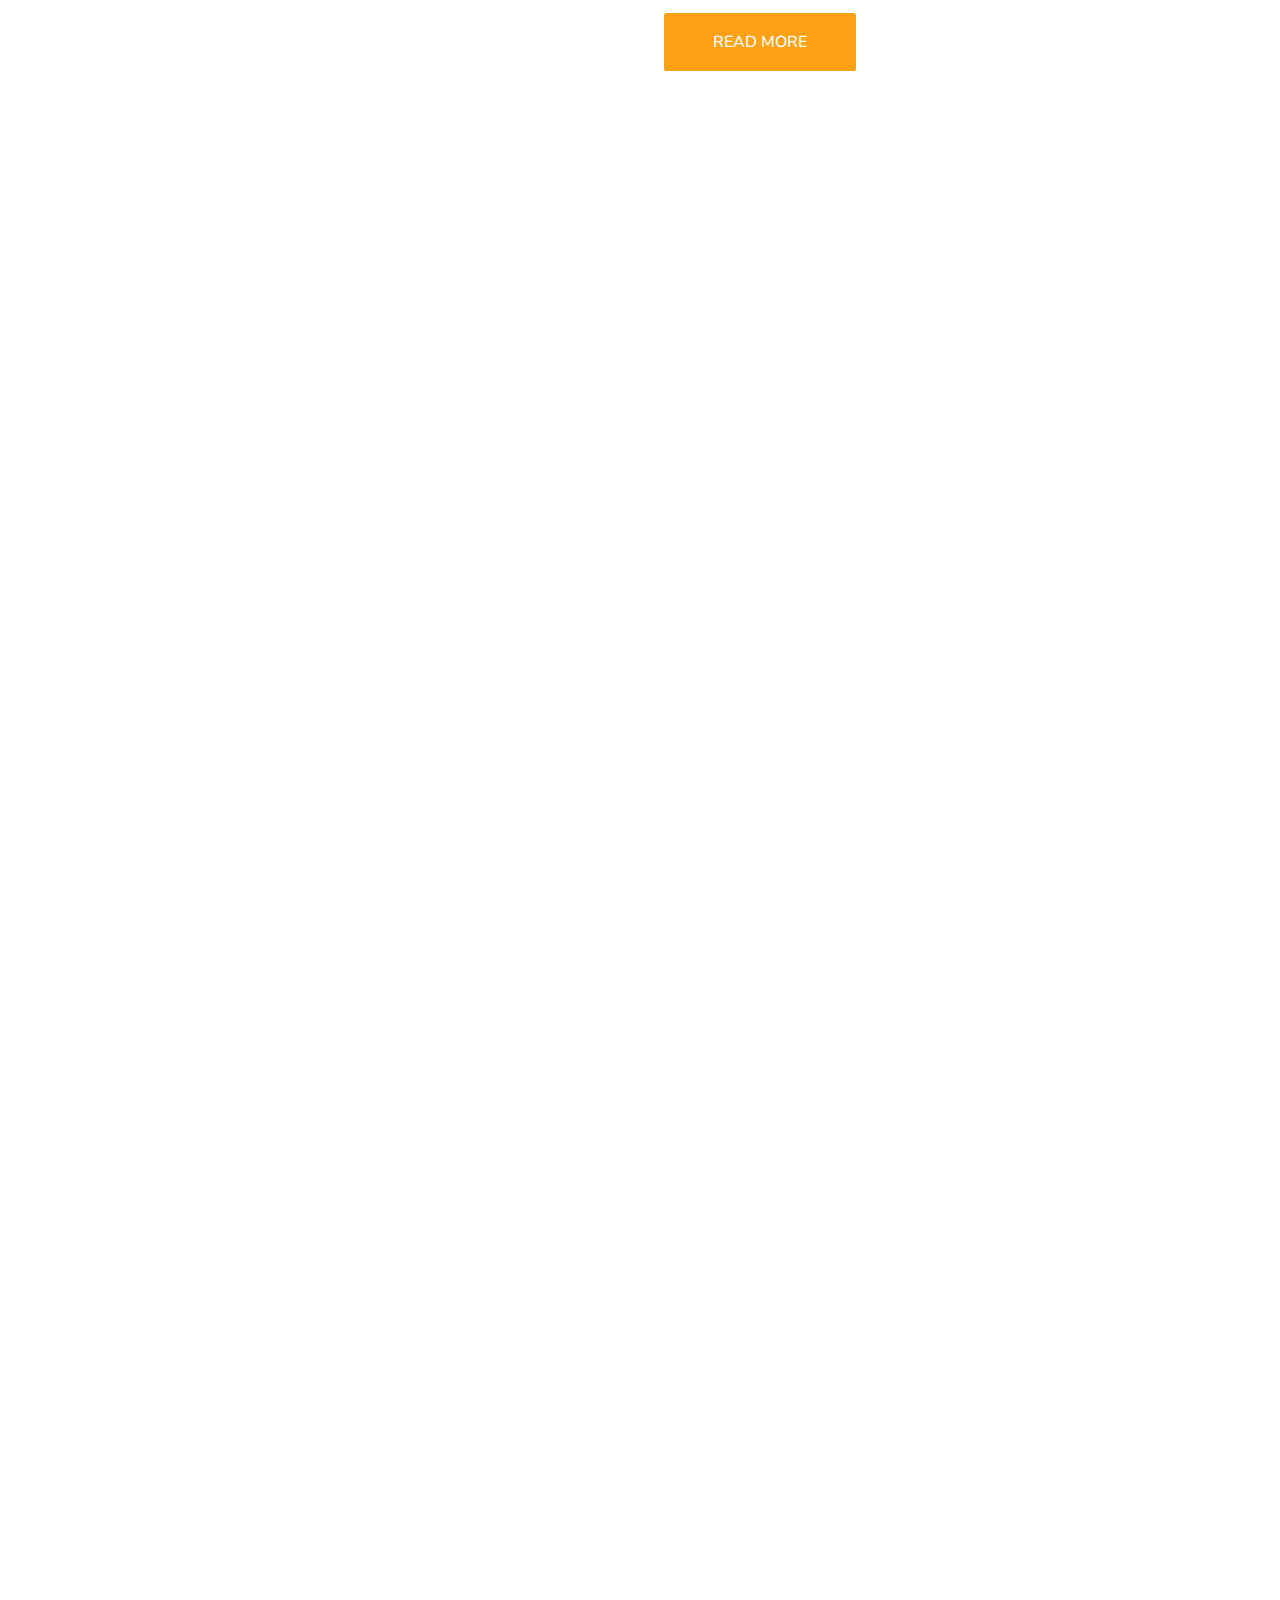
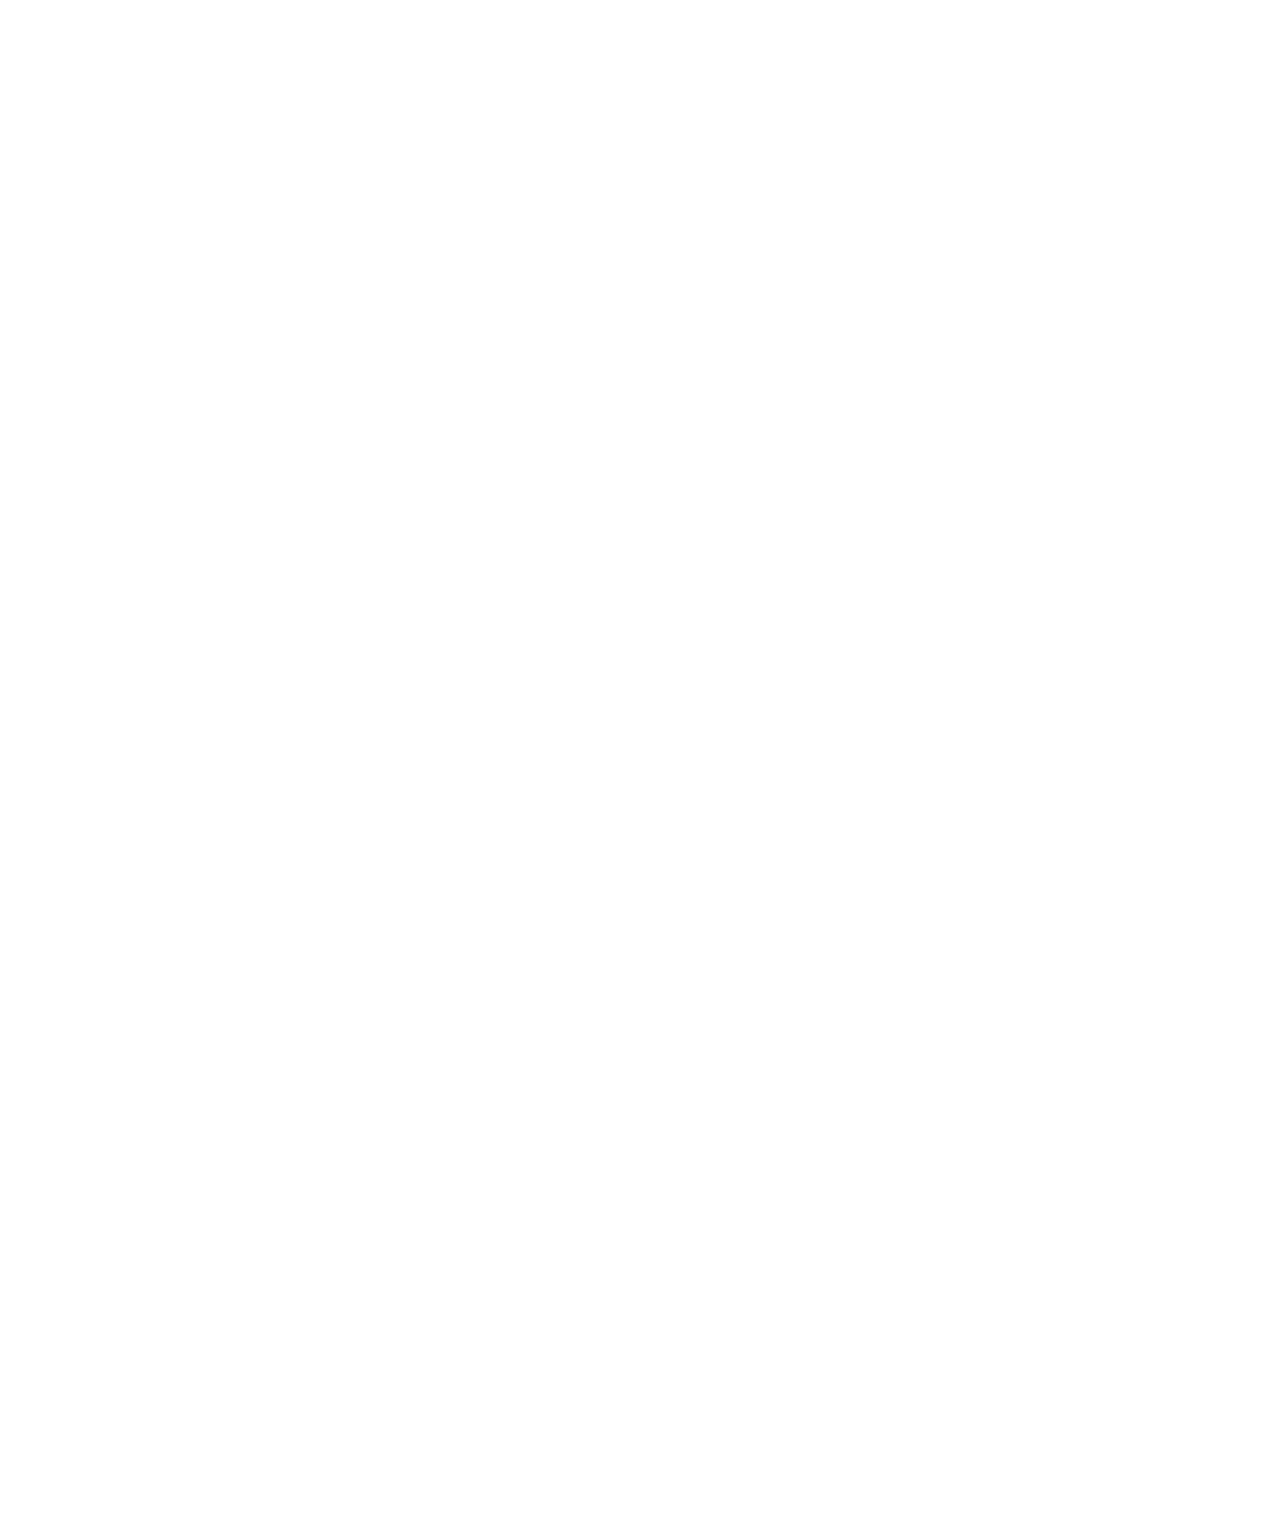
==== commit bb559675: "Third commit" ====
--- a/index.html
+++ b/index.html
@@ -79,12 +79,12 @@
                     <div class="row align-items-center g-5">
                         <div class="col-lg-6 text-center text-lg-start">
                             <h1 class="display-3 text-white animated slideInLeft">Enjoy Our<br>Delicious Meal</h1>
-                            <p class="text-white animated slideInLeft mb-4 pb-2">Tempor erat elitr rebum at clita. Diam dolor diam ipsum sit. Aliqu diam amet diam et eos. Clita erat ipsum et lorem et sit, sed stet lorem sit clita duo justo magna dolore erat amet</p>
+                            <p class="text-white animated slideInLeft mb-4 pb-2">Savour the deliciousness and uniqueness of each of our dishes, created by our expert chefs with dedication and love for what they do. Join us for a meal that is truly worth savouring, no matter where you are.</p>
                             <a href="" class="btn btn-primary py-sm-3 px-sm-5 me-3 animated slideInLeft">Book A Table</a>
                         </div>
-                        <div class="col-lg-6 text-center text-lg-end overflow-hidden">
+                        <!-- <div class="col-lg-6 text-center text-lg-end overflow-hidden">
                             <img class="img-fluid" src="img/hero.png" alt="">
-                        </div>
+                        </div> -->
                     </div>
                 </div>
             </div>
@@ -101,7 +101,7 @@
                             <div class="p-4">
                                 <i class="fa fa-3x fa-user-tie text-primary mb-4"></i>
                                 <h5>Master Chefs</h5>
-                                <p>Diam elitr kasd sed at elitr sed ipsum justo dolor sed clita amet diam</p>
+                                <p>With a team of professional chefs, we are dedicated to serving quality, delicious and scrumptious dishes.</p>
                             </div>
                         </div>
                     </div>
@@ -110,7 +110,7 @@
                             <div class="p-4">
                                 <i class="fa fa-3x fa-utensils text-primary mb-4"></i>
                                 <h5>Quality Food</h5>
-                                <p>Diam elitr kasd sed at elitr sed ipsum justo dolor sed clita amet diam</p>
+                                <p>We are committed to providing premium quality food prepared from fresh and high quality ingredients. </p>
                             </div>
                         </div>
                     </div>
@@ -119,7 +119,7 @@
                             <div class="p-4">
                                 <i class="fa fa-3x fa-cart-plus text-primary mb-4"></i>
                                 <h5>Online Order</h5>
-                                <p>Diam elitr kasd sed at elitr sed ipsum justo dolor sed clita amet diam</p>
+                                <p>The process is quick and easy, allowing you to enjoy great food without having to leave the house.</p>
                             </div>
                         </div>
                     </div>
@@ -128,7 +128,7 @@
                             <div class="p-4">
                                 <i class="fa fa-3x fa-headset text-primary mb-4"></i>
                                 <h5>24/7 Service</h5>
-                                <p>Diam elitr kasd sed at elitr sed ipsum justo dolor sed clita amet diam</p>
+                                <p>We are ready to serve and guarantee your food needs are always fulfilled, whenever and wherever you are.</p>
                             </div>
                         </div>
                     </div>
@@ -161,8 +161,8 @@
                     <div class="col-lg-6">
                         <h5 class="section-title ff-secondary text-start text-primary fw-normal">About Us</h5>
                         <h1 class="mb-4">Welcome to <i class="fa fa-utensils text-primary me-2"></i>Senja Resto</h1>
-                        <p class="mb-4">Tempor erat elitr rebum at clita. Diam dolor diam ipsum sit. Aliqu diam amet diam et eos erat ipsum et lorem et sit, sed stet lorem sit.</p>
-                        <p class="mb-4">Tempor erat elitr rebum at clita. Diam dolor diam ipsum sit. Aliqu diam amet diam et eos. Clita erat ipsum et lorem et sit, sed stet lorem sit clita duo justo magna dolore erat amet</p>
+                        <p class="mb-4">Resto Senja is a restaurant located in East Jakarta, DKI Jakarta Province. Resto Senja has a vision to be one of the best restaurants in the area by offering a wide variety of delicious menus and friendly service. Resto Senja was established with the aim of providing opportunities for local people and tourists to enjoy delicious and diverse food.</p>
+                        <p class="mb-4">Resto Senja has the advantage of being a sustainable business strategy. One of the main advantages is the use of local raw materials to produce food. Thus, Resto Senja can promote the utilisation of local raw materials and improve the quality of food consumed by consumers. In addition, Resto Senja also has the advantage of friendly and professional service. The service provided by Resto Senja is very attentive, so that consumers can enjoy a comfortable and relaxing atmosphere.</p>
                         <div class="row g-4 mb-4">
                             <div class="col-sm-6">
                                 <div class="d-flex align-items-center border-start border-5 border-primary px-3">
@@ -237,9 +237,9 @@
                                         <div class="w-100 d-flex flex-column text-start ps-4">
                                             <h5 class="d-flex justify-content-between border-bottom pb-2">
                                                 <span>Chicken Burger</span>
-                                                <span class="text-primary">$115</span>
-                                            </h5>
-                                            <small class="fst-italic">Ipsum ipsum clita erat amet dolor justo diam</small>
+                                                <span class="text-primary">90K</span>
+                                            </h5>
+                                            <small class="fst-italic">Chicken burgers are usually served with toasted buns, vegetables such as lettuce, tomatoes and onions, and various types of sauces such as mayonnaise, ketchup, chilli sauce and mustard.</small>
                                         </div>
                                     </div>
                                 </div>
@@ -249,9 +249,9 @@
                                         <div class="w-100 d-flex flex-column text-start ps-4">
                                             <h5 class="d-flex justify-content-between border-bottom pb-2">
                                                 <span>Chicken Burger</span>
-                                                <span class="text-primary">$115</span>
-                                            </h5>
-                                            <small class="fst-italic">Ipsum ipsum clita erat amet dolor justo diam</small>
+                                                <span class="text-primary">70K</span>
+                                            </h5>
+                                            <small class="fst-italic">Chicken burgers are usually served with toasted buns, vegetables such as lettuce, tomatoes and onions, and various types of sauces such as mayonnaise, ketchup, chilli sauce and mustard.</small>
                                         </div>
                                     </div>
                                 </div>
@@ -261,9 +261,9 @@
                                         <div class="w-100 d-flex flex-column text-start ps-4">
                                             <h5 class="d-flex justify-content-between border-bottom pb-2">
                                                 <span>Chicken Burger</span>
-                                                <span class="text-primary">$115</span>
-                                            </h5>
-                                            <small class="fst-italic">Ipsum ipsum clita erat amet dolor justo diam</small>
+                                                <span class="text-primary">85K</span>
+                                            </h5>
+                                            <small class="fst-italic">Chicken burgers are usually served with toasted buns, vegetables such as lettuce, tomatoes and onions, and various types of sauces such as mayonnaise, ketchup, chilli sauce and mustard.</small>
                                         </div>
                                     </div>
                                 </div>
@@ -273,9 +273,9 @@
                                         <div class="w-100 d-flex flex-column text-start ps-4">
                                             <h5 class="d-flex justify-content-between border-bottom pb-2">
                                                 <span>Chicken Burger</span>
-                                                <span class="text-primary">$115</span>
-                                            </h5>
-                                            <small class="fst-italic">Ipsum ipsum clita erat amet dolor justo diam</small>
+                                                <span class="text-primary">75K</span>
+                                            </h5>
+                                            <small class="fst-italic">Chicken burgers are usually served with toasted buns, vegetables such as lettuce, tomatoes and onions, and various types of sauces such as mayonnaise, ketchup, chilli sauce and mustard.</small>
                                         </div>
                                     </div>
                                 </div>
@@ -285,9 +285,9 @@
                                         <div class="w-100 d-flex flex-column text-start ps-4">
                                             <h5 class="d-flex justify-content-between border-bottom pb-2">
                                                 <span>Chicken Burger</span>
-                                                <span class="text-primary">$115</span>
-                                            </h5>
-                                            <small class="fst-italic">Ipsum ipsum clita erat amet dolor justo diam</small>
+                                                <span class="text-primary">80K</span>
+                                            </h5>
+                                            <small class="fst-italic">Chicken burgers are usually served with toasted buns, vegetables such as lettuce, tomatoes and onions, and various types of sauces such as mayonnaise, ketchup, chilli sauce and mustard.</small>
                                         </div>
                                     </div>
                                 </div>
@@ -297,9 +297,9 @@
                                         <div class="w-100 d-flex flex-column text-start ps-4">
                                             <h5 class="d-flex justify-content-between border-bottom pb-2">
                                                 <span>Chicken Burger</span>
-                                                <span class="text-primary">$115</span>
-                                            </h5>
-                                            <small class="fst-italic">Ipsum ipsum clita erat amet dolor justo diam</small>
+                                                <span class="text-primary">80K</span>
+                                            </h5>
+                                            <small class="fst-italic">Chicken burgers are usually served with toasted buns, vegetables such as lettuce, tomatoes and onions, and various types of sauces such as mayonnaise, ketchup, chilli sauce and mustard.</small>
                                         </div>
                                     </div>
                                 </div>
@@ -309,9 +309,9 @@
                                         <div class="w-100 d-flex flex-column text-start ps-4">
                                             <h5 class="d-flex justify-content-between border-bottom pb-2">
                                                 <span>Chicken Burger</span>
-                                                <span class="text-primary">$115</span>
-                                            </h5>
-                                            <small class="fst-italic">Ipsum ipsum clita erat amet dolor justo diam</small>
+                                                <span class="text-primary">95K</span>
+                                            </h5>
+                                            <small class="fst-italic">Chicken burgers are usually served with toasted buns, vegetables such as lettuce, tomatoes and onions, and various types of sauces such as mayonnaise, ketchup, chilli sauce and mustard.</small>
                                         </div>
                                     </div>
                                 </div>
@@ -321,9 +321,9 @@
                                         <div class="w-100 d-flex flex-column text-start ps-4">
                                             <h5 class="d-flex justify-content-between border-bottom pb-2">
                                                 <span>Chicken Burger</span>
-                                                <span class="text-primary">$115</span>
-                                            </h5>
-                                            <small class="fst-italic">Ipsum ipsum clita erat amet dolor justo diam</small>
+                                                <span class="text-primary">85K</span>
+                                            </h5>
+                                            <small class="fst-italic">Chicken burgers are usually served with toasted buns, vegetables such as lettuce, tomatoes and onions, and various types of sauces such as mayonnaise, ketchup, chilli sauce and mustard.</small>
                                         </div>
                                     </div>
                                 </div>
@@ -337,9 +337,9 @@
                                         <div class="w-100 d-flex flex-column text-start ps-4">
                                             <h5 class="d-flex justify-content-between border-bottom pb-2">
                                                 <span>Chicken Burger</span>
-                                                <span class="text-primary">$115</span>
-                                            </h5>
-                                            <small class="fst-italic">Ipsum ipsum clita erat amet dolor justo diam</small>
+                                                <span class="text-primary">90K</span>
+                                            </h5>
+                                            <small class="fst-italic">Chicken burgers are usually served with toasted buns, vegetables such as lettuce, tomatoes and onions, and various types of sauces such as mayonnaise, ketchup, chilli sauce and mustard.</small>
                                         </div>
                                     </div>
                                 </div>
@@ -349,9 +349,9 @@
                                         <div class="w-100 d-flex flex-column text-start ps-4">
                                             <h5 class="d-flex justify-content-between border-bottom pb-2">
                                                 <span>Chicken Burger</span>
-                                                <span class="text-primary">$115</span>
-                                            </h5>
-                                            <small class="fst-italic">Ipsum ipsum clita erat amet dolor justo diam</small>
+                                                <span class="text-primary">78K</span>
+                                            </h5>
+                                            <small class="fst-italic">Chicken burgers are usually served with toasted buns, vegetables such as lettuce, tomatoes and onions, and various types of sauces such as mayonnaise, ketchup, chilli sauce and mustard.</small>
                                         </div>
                                     </div>
                                 </div>
@@ -361,9 +361,9 @@
                                         <div class="w-100 d-flex flex-column text-start ps-4">
                                             <h5 class="d-flex justify-content-between border-bottom pb-2">
                                                 <span>Chicken Burger</span>
-                                                <span class="text-primary">$115</span>
-                                            </h5>
-                                            <small class="fst-italic">Ipsum ipsum clita erat amet dolor justo diam</small>
+                                                <span class="text-primary">89K</span>
+                                            </h5>
+                                            <small class="fst-italic">Chicken burgers are usually served with toasted buns, vegetables such as lettuce, tomatoes and onions, and various types of sauces such as mayonnaise, ketchup, chilli sauce and mustard.</small>
                                         </div>
                                     </div>
                                 </div>
@@ -373,9 +373,9 @@
                                         <div class="w-100 d-flex flex-column text-start ps-4">
                                             <h5 class="d-flex justify-content-between border-bottom pb-2">
                                                 <span>Chicken Burger</span>
-                                                <span class="text-primary">$115</span>
-                                            </h5>
-                                            <small class="fst-italic">Ipsum ipsum clita erat amet dolor justo diam</small>
+                                                <span class="text-primary">90K</span>
+                                            </h5>
+                                            <small class="fst-italic">Chicken burgers are usually served with toasted buns, vegetables such as lettuce, tomatoes and onions, and various types of sauces such as mayonnaise, ketchup, chilli sauce and mustard.</small>
                                         </div>
                                     </div>
                                 </div>
@@ -385,9 +385,9 @@
                                         <div class="w-100 d-flex flex-column text-start ps-4">
                                             <h5 class="d-flex justify-content-between border-bottom pb-2">
                                                 <span>Chicken Burger</span>
-                                                <span class="text-primary">$115</span>
-                                            </h5>
-                                            <small class="fst-italic">Ipsum ipsum clita erat amet dolor justo diam</small>
+                                                <span class="text-primary">55K</span>
+                                            </h5>
+                                            <small class="fst-italic">Chicken burgers are usually served with toasted buns, vegetables such as lettuce, tomatoes and onions, and various types of sauces such as mayonnaise, ketchup, chilli sauce and mustard.</small>
                                         </div>
                                     </div>
                                 </div>
@@ -397,9 +397,9 @@
                                         <div class="w-100 d-flex flex-column text-start ps-4">
                                             <h5 class="d-flex justify-content-between border-bottom pb-2">
                                                 <span>Chicken Burger</span>
-                                                <span class="text-primary">$115</span>
-                                            </h5>
-                                            <small class="fst-italic">Ipsum ipsum clita erat amet dolor justo diam</small>
+                                                <span class="text-primary">98K</span>
+                                            </h5>
+                                            <small class="fst-italic">Chicken burgers are usually served with toasted buns, vegetables such as lettuce, tomatoes and onions, and various types of sauces such as mayonnaise, ketchup, chilli sauce and mustard.</small>
                                         </div>
                                     </div>
                                 </div>
@@ -409,9 +409,9 @@
                                         <div class="w-100 d-flex flex-column text-start ps-4">
                                             <h5 class="d-flex justify-content-between border-bottom pb-2">
                                                 <span>Chicken Burger</span>
-                                                <span class="text-primary">$115</span>
-                                            </h5>
-                                            <small class="fst-italic">Ipsum ipsum clita erat amet dolor justo diam</small>
+                                                <span class="text-primary">45K</span>
+                                            </h5>
+                                            <small class="fst-italic">Chicken burgers are usually served with toasted buns, vegetables such as lettuce, tomatoes and onions, and various types of sauces such as mayonnaise, ketchup, chilli sauce and mustard.</small>
                                         </div>
                                     </div>
                                 </div>
@@ -421,9 +421,9 @@
                                         <div class="w-100 d-flex flex-column text-start ps-4">
                                             <h5 class="d-flex justify-content-between border-bottom pb-2">
                                                 <span>Chicken Burger</span>
-                                                <span class="text-primary">$115</span>
-                                            </h5>
-                                            <small class="fst-italic">Ipsum ipsum clita erat amet dolor justo diam</small>
+                                                <span class="text-primary">70K</span>
+                                            </h5>
+                                            <small class="fst-italic">Chicken burgers are usually served with toasted buns, vegetables such as lettuce, tomatoes and onions, and various types of sauces such as mayonnaise, ketchup, chilli sauce and mustard.</small>
                                         </div>
                                     </div>
                                 </div>
@@ -437,9 +437,9 @@
                                         <div class="w-100 d-flex flex-column text-start ps-4">
                                             <h5 class="d-flex justify-content-between border-bottom pb-2">
                                                 <span>Chicken Burger</span>
-                                                <span class="text-primary">$115</span>
-                                            </h5>
-                                            <small class="fst-italic">Ipsum ipsum clita erat amet dolor justo diam</small>
+                                                <span class="text-primary">95K</span>
+                                            </h5>
+                                            <small class="fst-italic">Chicken burgers are usually served with toasted buns, vegetables such as lettuce, tomatoes and onions, and various types of sauces such as mayonnaise, ketchup, chilli sauce and mustard.</small>
                                         </div>
                                     </div>
                                 </div>
@@ -449,9 +449,9 @@
                                         <div class="w-100 d-flex flex-column text-start ps-4">
                                             <h5 class="d-flex justify-content-between border-bottom pb-2">
                                                 <span>Chicken Burger</span>
-                                                <span class="text-primary">$115</span>
-                                            </h5>
-                                            <small class="fst-italic">Ipsum ipsum clita erat amet dolor justo diam</small>
+                                                <span class="text-primary">90K</span>
+                                            </h5>
+                                            <small class="fst-italic">Chicken burgers are usually served with toasted buns, vegetables such as lettuce, tomatoes and onions, and various types of sauces such as mayonnaise, ketchup, chilli sauce and mustard.</small>
                                         </div>
                                     </div>
                                 </div>
@@ -461,9 +461,9 @@
                                         <div class="w-100 d-flex flex-column text-start ps-4">
                                             <h5 class="d-flex justify-content-between border-bottom pb-2">
                                                 <span>Chicken Burger</span>
-                                                <span class="text-primary">$115</span>
-                                            </h5>
-                                            <small class="fst-italic">Ipsum ipsum clita erat amet dolor justo diam</small>
+                                                <span class="text-primary">70K</span>
+                                            </h5>
+                                            <small class="fst-italic">Chicken burgers are usually served with toasted buns, vegetables such as lettuce, tomatoes and onions, and various types of sauces such as mayonnaise, ketchup, chilli sauce and mustard.</small>
                                         </div>
                                     </div>
                                 </div>
@@ -473,9 +473,9 @@
                                         <div class="w-100 d-flex flex-column text-start ps-4">
                                             <h5 class="d-flex justify-content-between border-bottom pb-2">
                                                 <span>Chicken Burger</span>
-                                                <span class="text-primary">$115</span>
-                                            </h5>
-                                            <small class="fst-italic">Ipsum ipsum clita erat amet dolor justo diam</small>
+                                                <span class="text-primary">79K</span>
+                                            </h5>
+                                            <small class="fst-italic">Chicken burgers are usually served with toasted buns, vegetables such as lettuce, tomatoes and onions, and various types of sauces such as mayonnaise, ketchup, chilli sauce and mustard.</small>
                                         </div>
                                     </div>
                                 </div>
@@ -485,9 +485,9 @@
                                         <div class="w-100 d-flex flex-column text-start ps-4">
                                             <h5 class="d-flex justify-content-between border-bottom pb-2">
                                                 <span>Chicken Burger</span>
-                                                <span class="text-primary">$115</span>
-                                            </h5>
-                                            <small class="fst-italic">Ipsum ipsum clita erat amet dolor justo diam</small>
+                                                <span class="text-primary">80K</span>
+                                            </h5>
+                                            <small class="fst-italic">Chicken burgers are usually served with toasted buns, vegetables such as lettuce, tomatoes and onions, and various types of sauces such as mayonnaise, ketchup, chilli sauce and mustard.</small>
                                         </div>
                                     </div>
                                 </div>
@@ -497,9 +497,9 @@
                                         <div class="w-100 d-flex flex-column text-start ps-4">
                                             <h5 class="d-flex justify-content-between border-bottom pb-2">
                                                 <span>Chicken Burger</span>
-                                                <span class="text-primary">$115</span>
-                                            </h5>
-                                            <small class="fst-italic">Ipsum ipsum clita erat amet dolor justo diam</small>
+                                                <span class="text-primary">70K</span>
+                                            </h5>
+                                            <small class="fst-italic">Chicken burgers are usually served with toasted buns, vegetables such as lettuce, tomatoes and onions, and various types of sauces such as mayonnaise, ketchup, chilli sauce and mustard.</small>
                                         </div>
                                     </div>
                                 </div>
@@ -509,9 +509,9 @@
                                         <div class="w-100 d-flex flex-column text-start ps-4">
                                             <h5 class="d-flex justify-content-between border-bottom pb-2">
                                                 <span>Chicken Burger</span>
-                                                <span class="text-primary">$115</span>
-                                            </h5>
-                                            <small class="fst-italic">Ipsum ipsum clita erat amet dolor justo diam</small>
+                                                <span class="text-primary">87K</span>
+                                            </h5>
+                                            <small class="fst-italic">Chicken burgers are usually served with toasted buns, vegetables such as lettuce, tomatoes and onions, and various types of sauces such as mayonnaise, ketchup, chilli sauce and mustard.</small>
                                         </div>
                                     </div>
                                 </div>
@@ -521,9 +521,9 @@
                                         <div class="w-100 d-flex flex-column text-start ps-4">
                                             <h5 class="d-flex justify-content-between border-bottom pb-2">
                                                 <span>Chicken Burger</span>
-                                                <span class="text-primary">$115</span>
-                                            </h5>
-                                            <small class="fst-italic">Ipsum ipsum clita erat amet dolor justo diam</small>
+                                                <span class="text-primary">80K</span>
+                                            </h5>
+                                            <small class="fst-italic">Chicken burgers are usually served with toasted buns, vegetables such as lettuce, tomatoes and onions, and various types of sauces such as mayonnaise, ketchup, chilli sauce and mustard.</small>
                                         </div>
                                     </div>
                                 </div>
@@ -671,7 +671,7 @@
                             <div class="rounded-circle overflow-hidden m-4">
                                 <img class="img-fluid" src="img/team-4.jpg" alt="">
                             </div>
-                            <h5 class="mb-0">Renata</h5>
+                            <h5 class="mb-0">Krisna</h5>
                             <small>Designation</small>
                             <div class="d-flex justify-content-center mt-3">
                                 <a class="btn btn-square btn-primary mx-1" href=""><i class="fab fa-facebook-f"></i></a>
@@ -696,7 +696,7 @@
                 <div class="owl-carousel testimonial-carousel">
                     <div class="testimonial-item bg-transparent border rounded p-4">
                         <i class="fa fa-quote-left fa-2x text-primary mb-3"></i>
-                        <p>Dolor et eos labore, stet justo sed est sed. Diam sed sed dolor stet amet eirmod eos labore diam</p>
+                        <p>I highly recommend Resto Senja to anyone looking for good food and good service. The Ciken Burger is definitely worth trying, and I'm sure you won't regret it.</p>
                         <div class="d-flex align-items-center">
                             <img class="img-fluid flex-shrink-0 rounded-circle" src="img/testimonial-1.jpg" style="width: 50px; height: 50px;">
                             <div class="ps-3">
@@ -707,7 +707,7 @@
                     </div>
                     <div class="testimonial-item bg-transparent border rounded p-4">
                         <i class="fa fa-quote-left fa-2x text-primary mb-3"></i>
-                        <p>Dolor et eos labore, stet justo sed est sed. Diam sed sed dolor stet amet eirmod eos labore diam</p>
+                        <p>I highly recommend Resto Senja to anyone looking for good food and good service. The Ciken Burger is definitely worth trying, and I'm sure you won't regret it.</p>
                         <div class="d-flex align-items-center">
                             <img class="img-fluid flex-shrink-0 rounded-circle" src="img/testimonial-2.jpg" style="width: 50px; height: 50px;">
                             <div class="ps-3">
@@ -718,7 +718,7 @@
                     </div>
                     <div class="testimonial-item bg-transparent border rounded p-4">
                         <i class="fa fa-quote-left fa-2x text-primary mb-3"></i>
-                        <p>Dolor et eos labore, stet justo sed est sed. Diam sed sed dolor stet amet eirmod eos labore diam</p>
+                        <p>I highly recommend Resto Senja to anyone looking for good food and good service. The Ciken Burger is definitely worth trying, and I'm sure you won't regret it.</p>
                         <div class="d-flex align-items-center">
                             <img class="img-fluid flex-shrink-0 rounded-circle" src="img/testimonial-3.jpg" style="width: 50px; height: 50px;">
                             <div class="ps-3">
@@ -729,7 +729,7 @@
                     </div>
                     <div class="testimonial-item bg-transparent border rounded p-4">
                         <i class="fa fa-quote-left fa-2x text-primary mb-3"></i>
-                        <p>Dolor et eos labore, stet justo sed est sed. Diam sed sed dolor stet amet eirmod eos labore diam</p>
+                        <p>I highly recommend Resto Senja to anyone looking for good food and good service. The Ciken Burger is definitely worth trying, and I'm sure you won't regret it.</p>
                         <div class="d-flex align-items-center">
                             <img class="img-fluid flex-shrink-0 rounded-circle" src="img/testimonial-4.jpg" style="width: 50px; height: 50px;">
                             <div class="ps-3">
@@ -777,7 +777,7 @@
                     </div>
                     <div class="col-lg-3 col-md-6">
                         <h4 class="section-title ff-secondary text-start text-primary fw-normal mb-4">Newsletter</h4>
-                        <p>Dolor amet sit justo amet elitr clita ipsum elitr est.</p>
+                        <p>New! Senja restaurant grand opening promo for today only. Come to our nearest outlet or claim voucher below </p>
                         <div class="position-relative mx-auto" style="max-width: 400px;">
                             <input class="form-control border-primary w-100 py-3 ps-4 pe-5" type="text" placeholder="Your email">
                             <button type="button" class="btn btn-primary py-2 position-absolute top-0 end-0 mt-2 me-2">SignUp</button>
--- a/css/style.css
+++ b/css/style.css
@@ -152,7 +152,7 @@
 
 /*** Hero Header ***/
 .hero-header {
-    background: linear-gradient(rgba(15, 23, 43, .9), rgba(15, 23, 43, .9)), url(../img/bg-hero.jpg);
+    background: linear-gradient(rgba(15, 23, 43, .9), rgba(15, 23, 43, .9)), url(../img/hero-bg.jpg);
     background-position: center center;
     background-repeat: no-repeat;
     background-size: cover;
